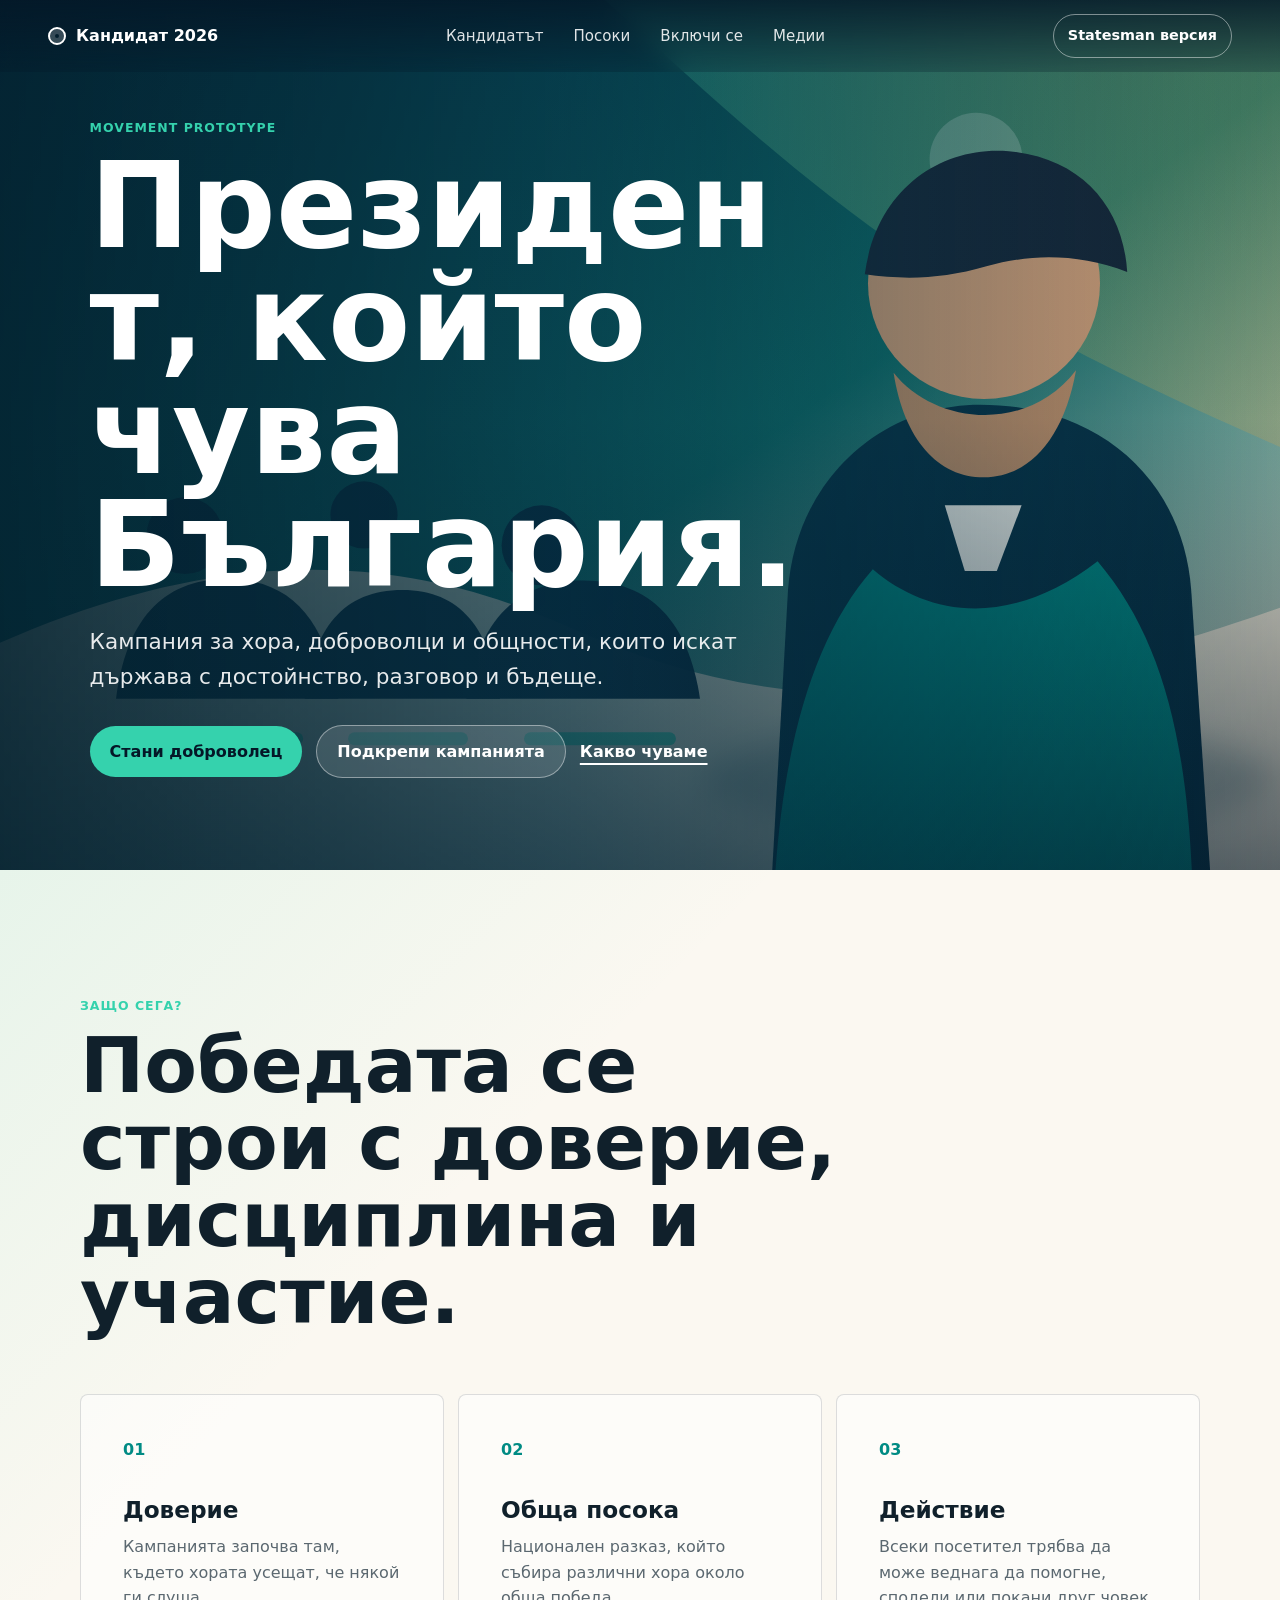
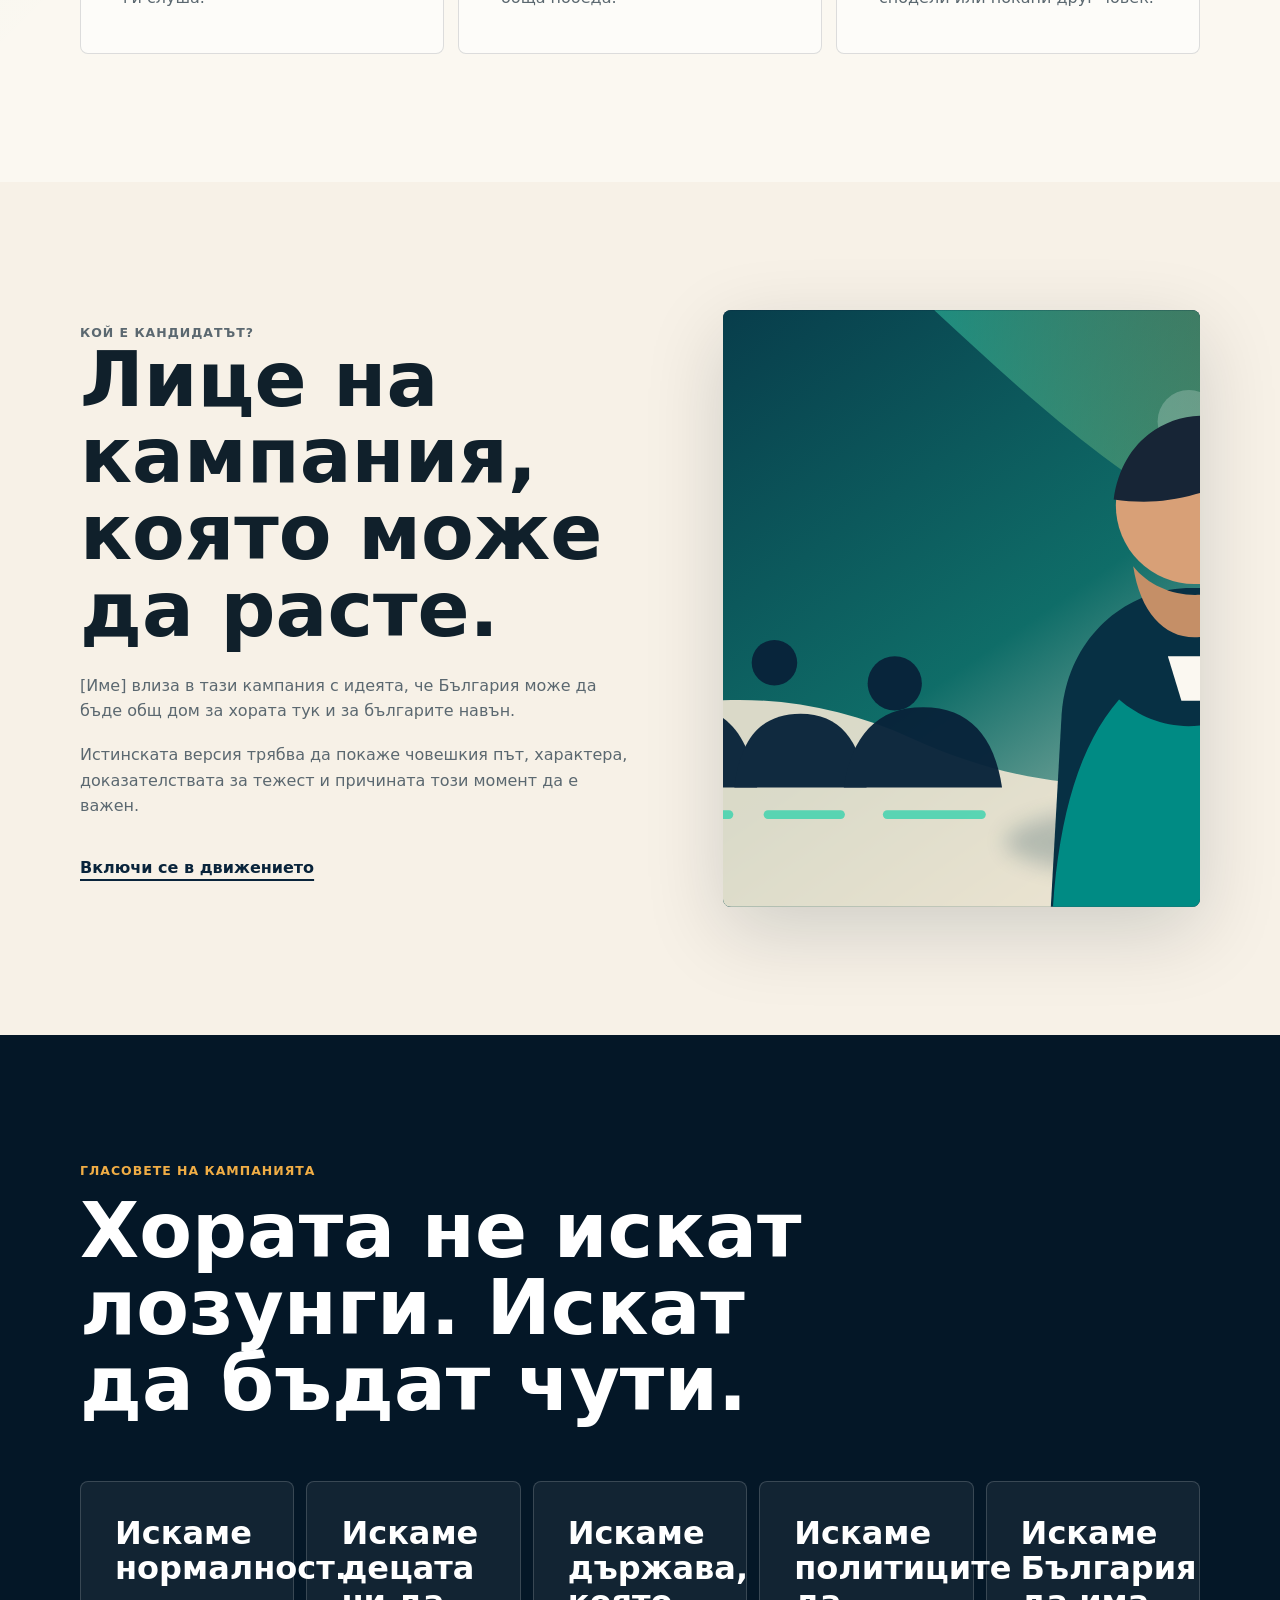
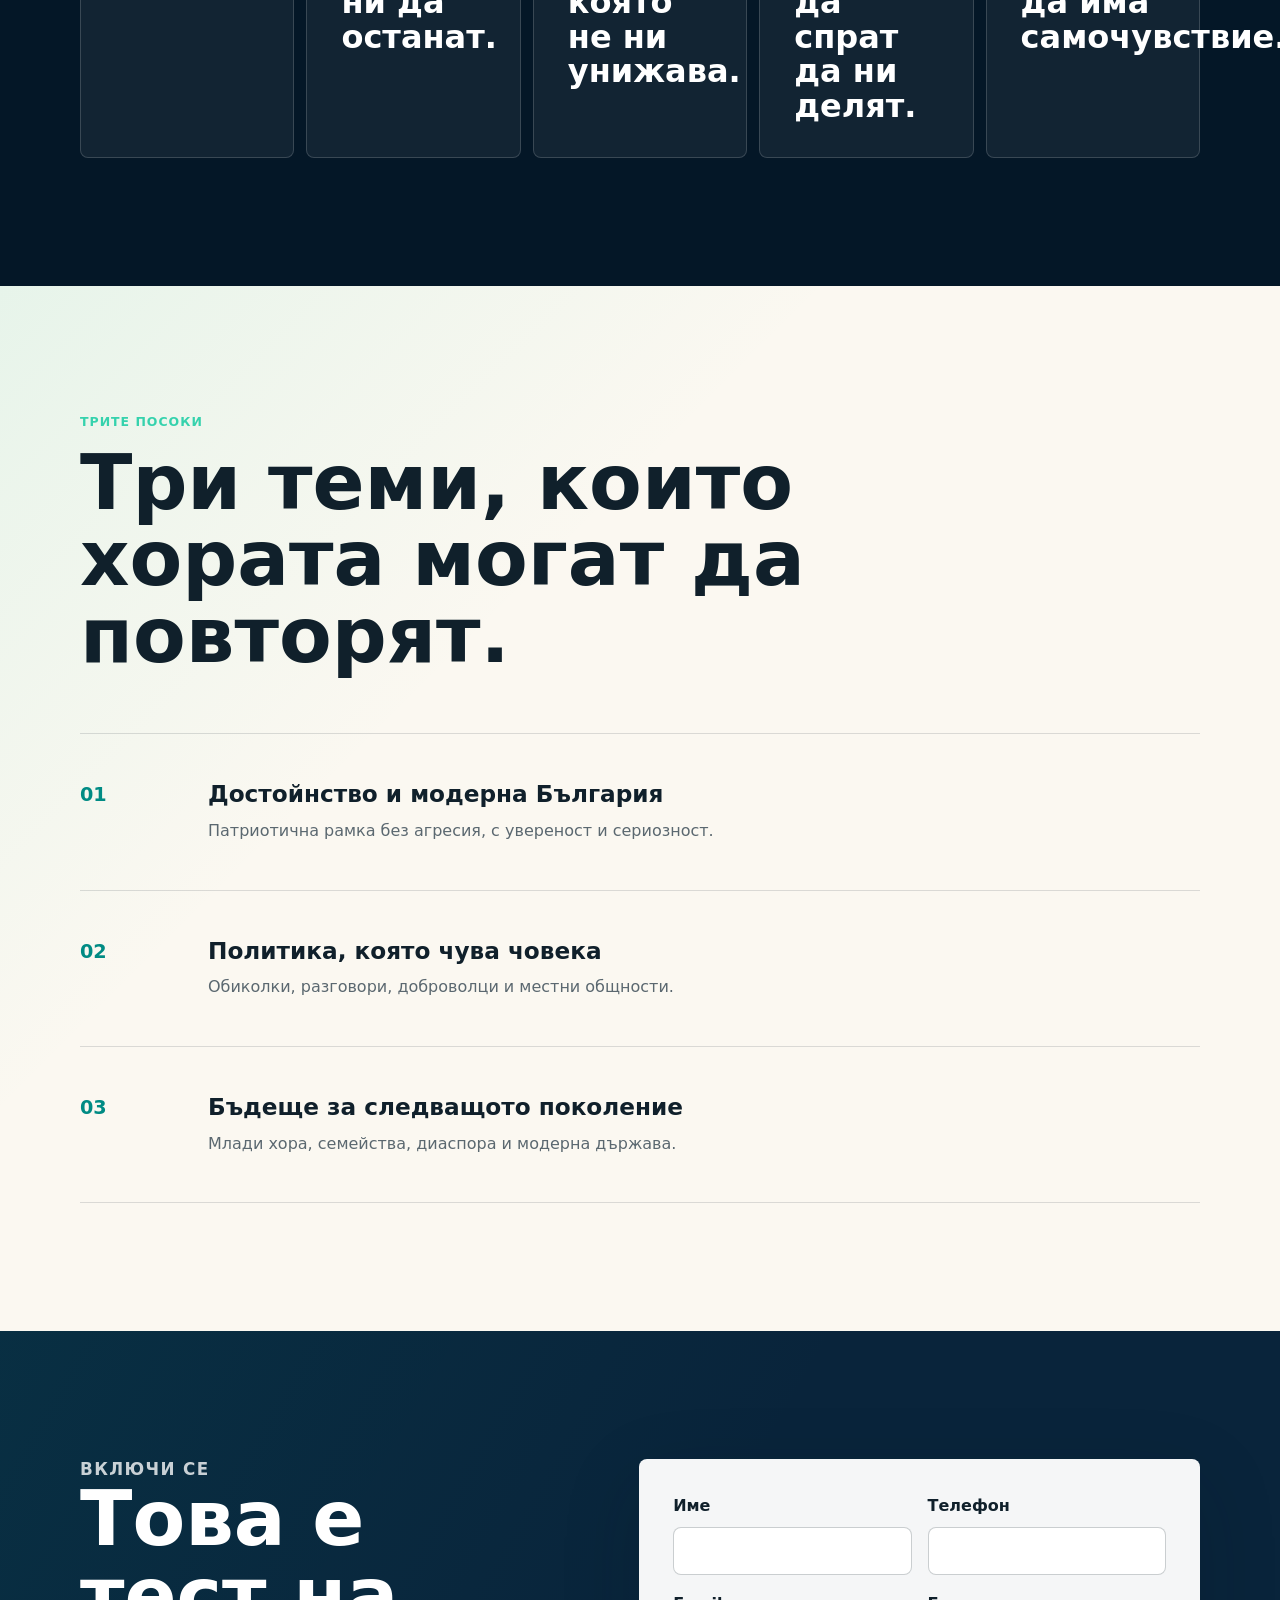
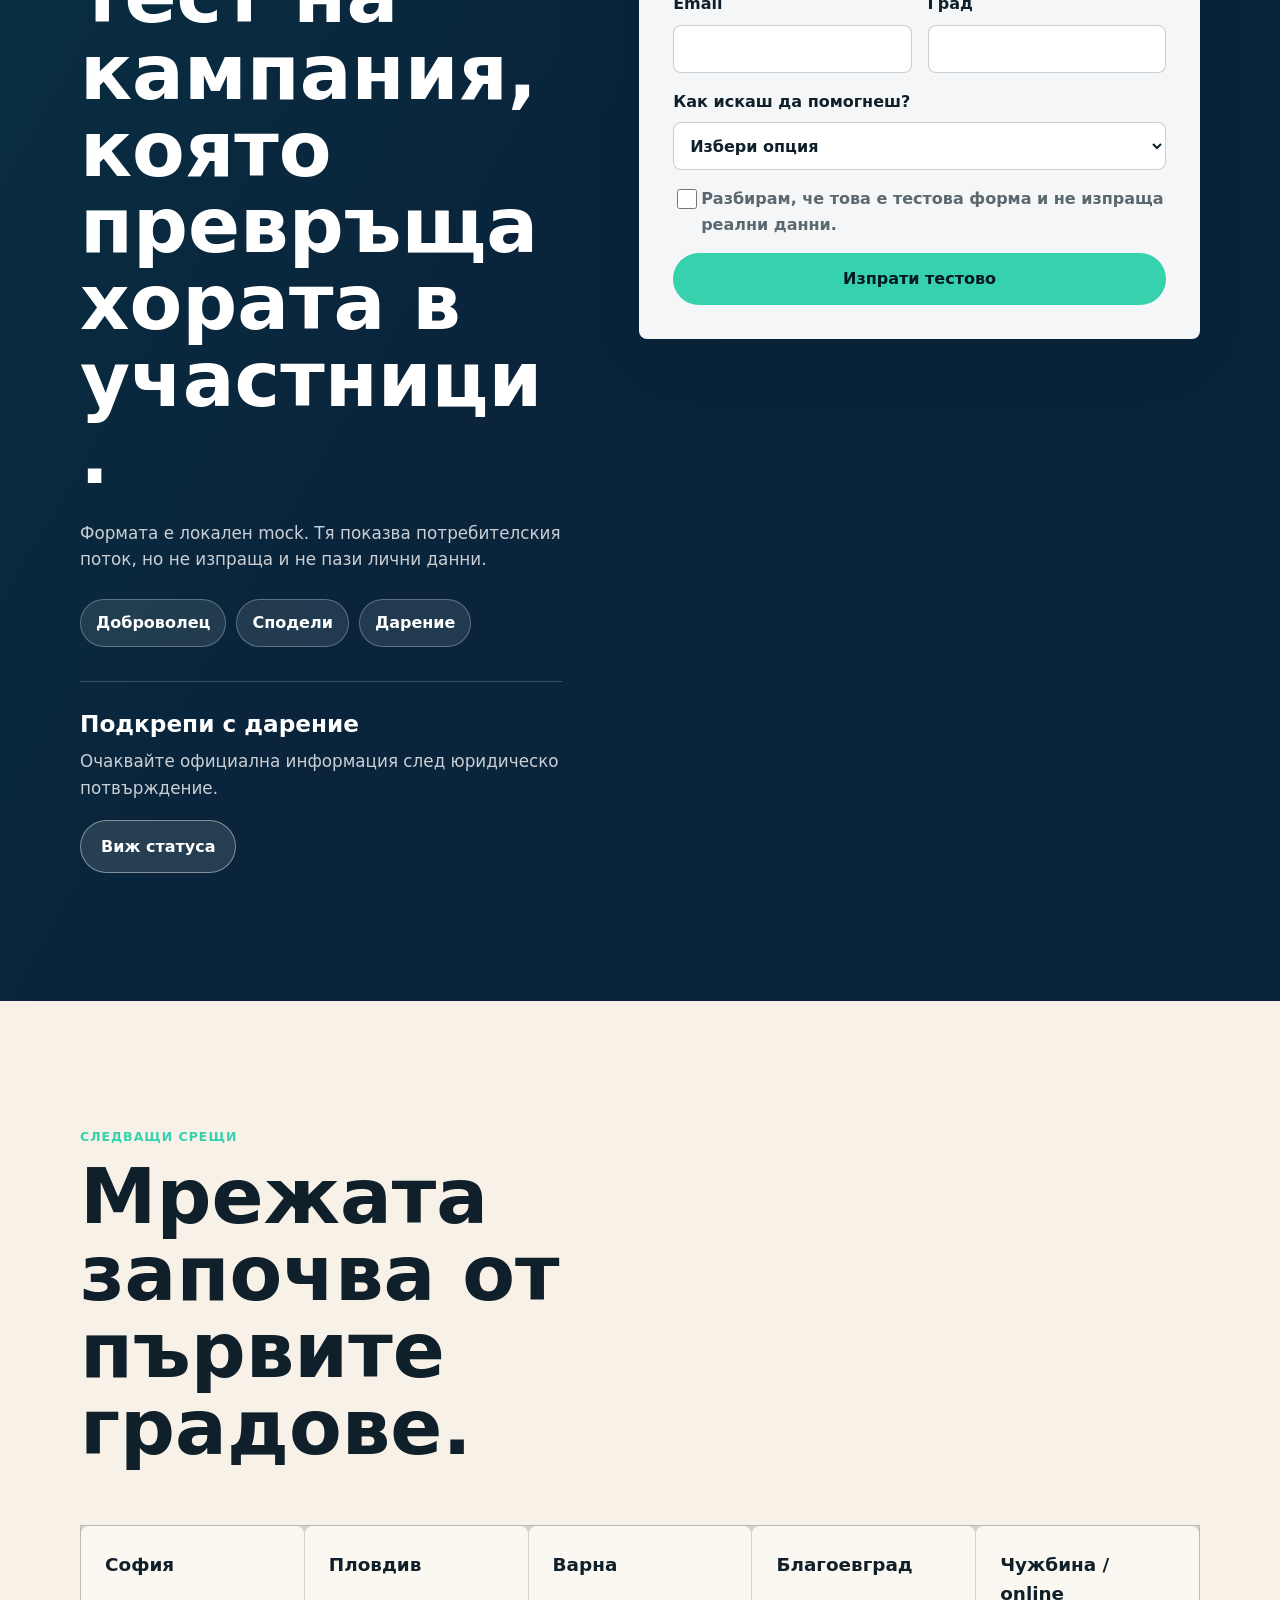
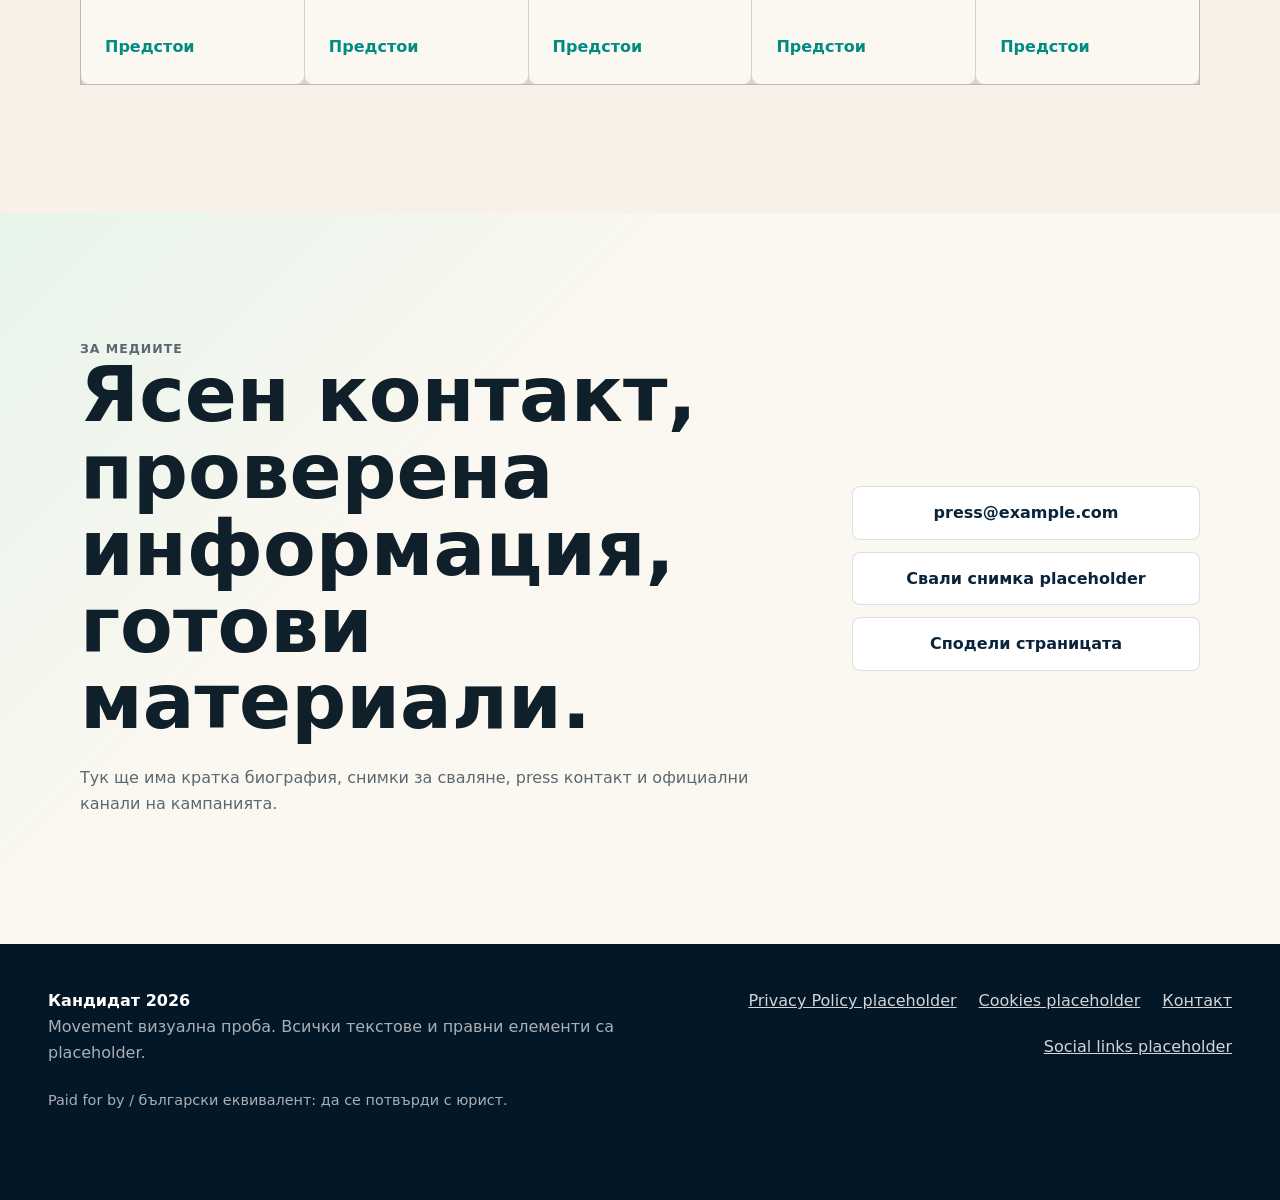
==== movement.html @ c1900fa2 "initial version" ====
<!doctype html>
<html lang="bg">
  <head>
    <meta charset="utf-8">
    <meta name="viewport" content="width=device-width, initial-scale=1">
    <title>Movement версия | Кандидат за президент</title>
    <meta
      name="description"
      content="Movement визуална версия на пробна landing page за президентска кампания."
    >
    <meta name="robots" content="noindex, nofollow">
    <link rel="canonical" href="https://example.com/movement">
    <meta property="og:title" content="Президент, който чува България">
    <meta
      property="og:description"
      content="Модерна гражданска кампания с ясни действия: включи се, подкрепи, сподели."
    >
    <meta property="og:type" content="website">
    <meta property="og:url" content="https://example.com/movement">
    <meta property="og:image" content="assets/og-preview.svg">
    <meta name="twitter:card" content="summary_large_image">
    <meta name="theme-color" content="#063144">
    <link rel="icon" href="assets/favicon.svg" type="image/svg+xml">
    <script>document.documentElement.classList.add("js");</script>
    <link rel="stylesheet" href="styles.css">
  </head>
  <body class="theme-movement">
    <a class="skip-link" href="#main">Към съдържанието</a>

    <header class="site-header" aria-label="Основна навигация">
      <a class="brand" href="#top" aria-label="Начало">
        <span class="brand-mark" aria-hidden="true"></span>
        <span>Кандидат 2026</span>
      </a>
      <nav class="top-nav" aria-label="Раздели">
        <a href="#candidate">Кандидатът</a>
        <a href="#directions">Посоки</a>
        <a href="#join">Включи се</a>
        <a href="#media">Медии</a>
      </nav>
      <a class="header-cta" href="index.html">Statesman версия</a>
    </header>

    <main id="main">
      <section id="top" class="hero hero-movement" aria-labelledby="hero-title">
        <picture class="hero-media">
          <img src="assets/candidate-movement.svg" alt="Кандидат сред хора в динамична обществена среда">
        </picture>
        <div class="hero-overlay"></div>
        <div class="hero-copy reveal">
          <p class="eyebrow">Movement prototype</p>
          <h1 id="hero-title">Президент, който чува България.</h1>
          <p class="hero-text">
            Кампания за хора, доброволци и общности, които искат държава
            с достойнство, разговор и бъдеще.
          </p>
          <div class="action-row" aria-label="Основни действия">
            <a class="button button-primary" href="#join">Стани доброволец</a>
            <button class="button button-secondary" type="button" data-donate-trigger>
              Подкрепи кампанията
            </button>
            <a class="text-link" href="#listening">Какво чуваме</a>
          </div>
        </div>
      </section>

      <section id="why" class="section section-light" aria-labelledby="why-title">
        <div class="section-inner">
          <div class="section-heading reveal">
            <p class="eyebrow">Защо сега?</p>
            <h2 id="why-title">Победата се строи с доверие, дисциплина и участие.</h2>
          </div>
          <div class="principles" role="list">
            <article class="principle reveal" role="listitem">
              <span class="principle-icon" aria-hidden="true">01</span>
              <h3>Доверие</h3>
              <p>Кампанията започва там, където хората усещат, че някой ги слуша.</p>
            </article>
            <article class="principle reveal" role="listitem">
              <span class="principle-icon" aria-hidden="true">02</span>
              <h3>Обща посока</h3>
              <p>Национален разказ, който събира различни хора около обща победа.</p>
            </article>
            <article class="principle reveal" role="listitem">
              <span class="principle-icon" aria-hidden="true">03</span>
              <h3>Действие</h3>
              <p>Всеки посетител трябва да може веднага да помогне, сподели или покани друг човек.</p>
            </article>
          </div>
        </div>
      </section>

      <section id="candidate" class="section split-section" aria-labelledby="candidate-title">
        <div class="section-inner split-grid reverse">
          <div class="portrait-panel reveal">
            <img src="assets/candidate-movement.svg" alt="Movement portrait placeholder на кандидата">
          </div>
          <div class="narrative reveal">
            <p class="eyebrow">Кой е кандидатът?</p>
            <h2 id="candidate-title">Лице на кампания, която може да расте.</h2>
            <p>
              [Име] влиза в тази кампания с идеята, че България може да бъде
              общ дом за хората тук и за българите навън.
            </p>
            <p>
              Истинската версия трябва да покаже човешкия път, характера,
              доказателствата за тежест и причината този момент да е важен.
            </p>
            <a class="inline-action" href="#join">Включи се в движението</a>
          </div>
        </div>
      </section>

      <section id="listening" class="section section-dark listening" aria-labelledby="listening-title">
        <div class="section-inner">
          <div class="section-heading reveal">
            <p class="eyebrow">Гласовете на кампанията</p>
            <h2 id="listening-title">Хората не искат лозунги. Искат да бъдат чути.</h2>
          </div>
          <div class="quote-grid quote-grid-movement">
            <blockquote class="reveal">Искаме нормалност.</blockquote>
            <blockquote class="reveal">Искаме децата ни да останат.</blockquote>
            <blockquote class="reveal">Искаме държава, която не ни унижава.</blockquote>
            <blockquote class="reveal">Искаме политиците да спрат да ни делят.</blockquote>
            <blockquote class="reveal">Искаме България да има самочувствие.</blockquote>
          </div>
        </div>
      </section>

      <section id="directions" class="section section-light" aria-labelledby="directions-title">
        <div class="section-inner">
          <div class="section-heading reveal">
            <p class="eyebrow">Трите посоки</p>
            <h2 id="directions-title">Три теми, които хората могат да повторят.</h2>
          </div>
          <div class="direction-list">
            <article class="direction reveal">
              <span aria-hidden="true">01</span>
              <div>
                <h3>Достойнство и модерна България</h3>
                <p>Патриотична рамка без агресия, с увереност и сериозност.</p>
              </div>
            </article>
            <article class="direction reveal">
              <span aria-hidden="true">02</span>
              <div>
                <h3>Политика, която чува човека</h3>
                <p>Обиколки, разговори, доброволци и местни общности.</p>
              </div>
            </article>
            <article class="direction reveal">
              <span aria-hidden="true">03</span>
              <div>
                <h3>Бъдеще за следващото поколение</h3>
                <p>Млади хора, семейства, диаспора и модерна държава.</p>
              </div>
            </article>
          </div>
        </div>
      </section>

      <section id="join" class="section join-section" aria-labelledby="join-title">
        <div class="section-inner join-grid">
          <div class="join-copy reveal">
            <p class="eyebrow">Включи се</p>
            <h2 id="join-title">Това е тест на кампания, която превръща хората в участници.</h2>
            <p>
              Формата е локален mock. Тя показва потребителския поток, но не
              изпраща и не пази лични данни.
            </p>
            <div class="support-strip" aria-label="Бързи действия">
              <a href="#join">Доброволец</a>
              <button type="button" data-share-trigger>Сподели</button>
              <button type="button" data-donate-trigger>Дарение</button>
            </div>
            <div class="donation-note" id="support">
              <h3>Подкрепи с дарение</h3>
              <p>Очаквайте официална информация след юридическо потвърждение.</p>
              <button class="button button-secondary" type="button" data-donate-trigger>
                Виж статуса
              </button>
            </div>
          </div>

          <form class="volunteer-form reveal" novalidate data-volunteer-form>
            <div class="form-alert" role="status" aria-live="polite" data-form-alert></div>
            <label>
              <span>Име</span>
              <input name="name" autocomplete="name" required>
            </label>
            <label>
              <span>Телефон</span>
              <input name="phone" type="tel" autocomplete="tel" required>
            </label>
            <label>
              <span>Email</span>
              <input name="email" type="email" autocomplete="email" required>
            </label>
            <label>
              <span>Град</span>
              <input name="city" autocomplete="address-level2" required>
            </label>
            <label class="full-field">
              <span>Как искаш да помогнеш?</span>
              <select name="helpType" required>
                <option value="">Избери опция</option>
                <option>Терен</option>
                <option>Социални мрежи</option>
                <option>Събития</option>
                <option>Дарители</option>
                <option>Диаспора</option>
                <option>Професионална експертиза</option>
                <option>Не знам още, но искам да помогна</option>
              </select>
            </label>
            <label class="checkbox-field full-field">
              <input type="checkbox" name="consent" required>
              <span>Разбирам, че това е тестова форма и не изпраща реални данни.</span>
            </label>
            <button class="button button-primary full-field" type="submit">
              Изпрати тестово
            </button>
          </form>
        </div>
      </section>

      <section class="section events-section" aria-labelledby="events-title">
        <div class="section-inner">
          <div class="section-heading reveal">
            <p class="eyebrow">Следващи срещи</p>
            <h2 id="events-title">Мрежата започва от първите градове.</h2>
          </div>
          <div class="events-list">
            <article class="event reveal"><span>София</span><strong>Предстои</strong></article>
            <article class="event reveal"><span>Пловдив</span><strong>Предстои</strong></article>
            <article class="event reveal"><span>Варна</span><strong>Предстои</strong></article>
            <article class="event reveal"><span>Благоевград</span><strong>Предстои</strong></article>
            <article class="event reveal"><span>Чужбина / online</span><strong>Предстои</strong></article>
          </div>
        </div>
      </section>

      <section id="media" class="section media-section" aria-labelledby="media-title">
        <div class="section-inner media-grid">
          <div class="reveal">
            <p class="eyebrow">За медиите</p>
            <h2 id="media-title">Ясен контакт, проверена информация, готови материали.</h2>
            <p>
              Тук ще има кратка биография, снимки за сваляне, press контакт
              и официални канали на кампанията.
            </p>
          </div>
          <div class="media-actions reveal" aria-label="Медийни ресурси">
            <a href="mailto:press@example.com">press@example.com</a>
            <a href="assets/candidate-movement.svg" download>Свали снимка placeholder</a>
            <button type="button" data-share-trigger>Сподели страницата</button>
          </div>
        </div>
      </section>
    </main>

    <aside class="sticky-cta" aria-label="Бързи действия">
      <a href="#join">Включи се</a>
      <button type="button" data-donate-trigger>Подкрепи</button>
    </aside>

    <footer class="site-footer" id="legal">
      <div>
        <strong>Кандидат 2026</strong>
        <p>Movement визуална проба. Всички текстове и правни елементи са placeholder.</p>
      </div>
      <nav aria-label="Footer">
        <a href="#legal">Privacy Policy placeholder</a>
        <a href="#legal">Cookies placeholder</a>
        <a href="mailto:contact@example.com">Контакт</a>
        <a href="#legal">Social links placeholder</a>
      </nav>
      <p class="legal-copy">Paid for by / български еквивалент: да се потвърди с юрист.</p>
    </footer>

    <dialog class="donation-dialog" data-donation-dialog aria-labelledby="donation-title">
      <form method="dialog">
        <button class="dialog-close" value="close" aria-label="Затвори">×</button>
        <p class="eyebrow">Дарения</p>
        <h2 id="donation-title">Даренията не са активни в прототипа.</h2>
        <p>
          Официална дарителска сметка или платежна интеграция ще се добави само
          след юридическо потвърждение.
        </p>
        <button class="button button-primary" value="close">Разбрах</button>
      </form>
    </dialog>

    <script src="script.js"></script>
  </body>
</html>
---- styles.css ----
:root {
  color-scheme: light;
  --navy: #09243b;
  --navy-deep: #041727;
  --ink: #10202b;
  --muted: #5b6870;
  --paper: #f7f1e7;
  --paper-soft: #fbf8f1;
  --line: rgba(16, 32, 43, 0.14);
  --white: #ffffff;
  --teal: #047f7a;
  --teal-bright: #00a996;
  --warm: #d99a3d;
  --danger: #9f2d22;
  --success: #0a6b52;
  --shadow: 0 24px 80px rgba(5, 22, 33, 0.16);
  --radius: 8px;
  --container: 1120px;
  --header-height: 72px;
  font-family:
    Inter, ui-sans-serif, system-ui, -apple-system, BlinkMacSystemFont, "Segoe UI",
    sans-serif;
  font-size: 16px;
}

* {
  box-sizing: border-box;
}

html {
  scroll-behavior: smooth;
}

body {
  margin: 0;
  background: var(--paper-soft);
  color: var(--ink);
  line-height: 1.6;
  text-rendering: optimizeLegibility;
}

img {
  display: block;
  max-width: 100%;
}

button,
input,
select {
  font: inherit;
}

button {
  cursor: pointer;
}

a {
  color: inherit;
}

:focus-visible {
  outline: 3px solid var(--warm);
  outline-offset: 4px;
}

.skip-link {
  position: fixed;
  top: 12px;
  left: 12px;
  z-index: 100;
  transform: translateY(-160%);
  background: var(--paper-soft);
  color: var(--navy);
  padding: 10px 14px;
  border-radius: var(--radius);
}

.skip-link:focus {
  transform: translateY(0);
}

.site-header {
  position: fixed;
  top: 0;
  right: 0;
  left: 0;
  z-index: 20;
  min-height: var(--header-height);
  display: flex;
  align-items: center;
  justify-content: space-between;
  gap: 22px;
  padding: 14px clamp(18px, 4vw, 48px);
  color: var(--white);
  background: linear-gradient(180deg, rgba(4, 23, 39, 0.82), rgba(4, 23, 39, 0.25));
  backdrop-filter: blur(12px);
}

.brand,
.top-nav,
.header-cta {
  position: relative;
  z-index: 1;
}

.brand {
  display: inline-flex;
  align-items: center;
  gap: 10px;
  font-weight: 800;
  text-decoration: none;
  letter-spacing: 0;
}

.brand-mark {
  width: 18px;
  height: 18px;
  border: 2px solid currentColor;
  border-radius: 999px;
  box-shadow: inset 0 0 0 5px rgba(255, 255, 255, 0.2);
}

.top-nav {
  display: flex;
  align-items: center;
  gap: clamp(14px, 3vw, 30px);
  font-size: 0.94rem;
}

.top-nav a,
.header-cta {
  text-decoration: none;
}

.top-nav a {
  opacity: 0.88;
}

.top-nav a:hover {
  opacity: 1;
}

.header-cta {
  border: 1px solid rgba(255, 255, 255, 0.46);
  border-radius: 999px;
  padding: 9px 14px;
  font-size: 0.9rem;
  font-weight: 700;
}

.hero {
  position: relative;
  min-height: 92svh;
  display: grid;
  align-items: end;
  overflow: clip;
  color: var(--white);
  background: var(--navy-deep);
}

.hero-media,
.hero-media img,
.hero-overlay {
  position: absolute;
  inset: 0;
}

.hero-media img {
  width: 100%;
  height: 100%;
  object-fit: cover;
}

.hero-overlay {
  background:
    linear-gradient(90deg, rgba(4, 23, 39, 0.9) 0%, rgba(4, 23, 39, 0.64) 38%, rgba(4, 23, 39, 0.08) 100%),
    linear-gradient(0deg, rgba(4, 23, 39, 0.7) 0%, rgba(4, 23, 39, 0.04) 48%);
}

.theme-movement .hero-overlay {
  background:
    linear-gradient(90deg, rgba(3, 34, 48, 0.88) 0%, rgba(3, 49, 68, 0.58) 44%, rgba(3, 49, 68, 0.04) 100%),
    linear-gradient(0deg, rgba(4, 23, 39, 0.64) 0%, rgba(4, 23, 39, 0.02) 52%);
}

.hero-copy {
  position: relative;
  z-index: 1;
  width: min(720px, calc(100% - 36px));
  margin: 0 0 clamp(44px, 8vw, 92px) clamp(18px, 7vw, 96px);
  padding-top: calc(var(--header-height) + 48px);
}

.eyebrow {
  margin: 0 0 14px;
  color: var(--teal-bright);
  font-size: 0.78rem;
  font-weight: 850;
  letter-spacing: 0.08em;
  line-height: 1.3;
  text-transform: uppercase;
}

h1,
h2,
h3,
p {
  overflow-wrap: anywhere;
}

h1 {
  max-width: 12ch;
  margin: 0;
  font-family: Georgia, "Times New Roman", serif;
  font-size: clamp(3.2rem, 10vw, 7.5rem);
  line-height: 0.94;
  letter-spacing: 0;
}

.theme-movement h1 {
  max-width: 10ch;
  font-family:
    Inter, ui-sans-serif, system-ui, -apple-system, BlinkMacSystemFont, "Segoe UI",
    sans-serif;
  font-weight: 900;
}

.hero-text {
  max-width: 650px;
  margin: 24px 0 0;
  color: rgba(255, 255, 255, 0.9);
  font-size: clamp(1.05rem, 2.2vw, 1.35rem);
}

.action-row {
  display: flex;
  flex-wrap: wrap;
  align-items: center;
  gap: 14px;
  margin-top: 30px;
}

.button,
.text-link,
.inline-action,
.media-actions a,
.media-actions button,
.support-strip a,
.support-strip button {
  min-height: 46px;
  display: inline-flex;
  align-items: center;
  justify-content: center;
  border-radius: 999px;
  font-weight: 850;
  text-decoration: none;
}

.button {
  border: 0;
  padding: 13px 20px;
}

.button-primary {
  background: var(--teal-bright);
  color: var(--navy-deep);
}

.button-secondary {
  background: rgba(255, 255, 255, 0.12);
  color: var(--white);
  border: 1px solid rgba(255, 255, 255, 0.42);
}

.text-link,
.inline-action {
  color: currentColor;
  text-decoration: underline;
  text-decoration-thickness: 2px;
  text-underline-offset: 6px;
}

.section {
  padding: clamp(70px, 10vw, 132px) 0;
}

.section-inner {
  width: min(var(--container), calc(100% - 36px));
  margin: 0 auto;
}

.section-light {
  background: var(--paper-soft);
}

.section-dark {
  background: var(--navy-deep);
  color: var(--white);
}

.section-heading {
  max-width: 760px;
  margin-bottom: clamp(34px, 5vw, 58px);
}

h2 {
  margin: 0;
  max-width: 16ch;
  font-family: Georgia, "Times New Roman", serif;
  font-size: clamp(2.25rem, 6vw, 4.8rem);
  line-height: 1;
  letter-spacing: 0;
}

.theme-movement h2 {
  font-family:
    Inter, ui-sans-serif, system-ui, -apple-system, BlinkMacSystemFont, "Segoe UI",
    sans-serif;
  font-weight: 900;
}

h3 {
  margin: 0 0 10px;
  font-size: clamp(1.15rem, 2vw, 1.45rem);
  line-height: 1.2;
}

.principles {
  display: grid;
  grid-template-columns: repeat(3, 1fr);
  gap: 0;
  border-top: 1px solid var(--line);
  border-bottom: 1px solid var(--line);
}

.principle {
  min-height: 250px;
  padding: clamp(24px, 4vw, 42px);
  border-right: 1px solid var(--line);
}

.principle:last-child {
  border-right: 0;
}

.principle-icon,
.direction > span {
  display: block;
  margin-bottom: 34px;
  color: var(--teal);
  font-weight: 900;
}

.principle p,
.direction p,
.narrative p,
.join-copy p,
.media-grid p,
.site-footer p {
  margin: 0;
  color: var(--muted);
}

.split-section {
  background: var(--paper);
}

.split-grid {
  display: grid;
  grid-template-columns: minmax(0, 0.92fr) minmax(0, 1.08fr);
  gap: clamp(30px, 7vw, 82px);
  align-items: center;
}

.split-grid.reverse {
  grid-template-columns: minmax(0, 1.08fr) minmax(0, 0.92fr);
}

.split-grid.reverse .portrait-panel {
  order: 2;
}

.portrait-panel {
  overflow: hidden;
  border-radius: var(--radius);
  box-shadow: var(--shadow);
  background: var(--navy);
}

.portrait-panel img {
  width: 100%;
  aspect-ratio: 4 / 5;
  object-fit: cover;
}

.narrative {
  max-width: 620px;
}

.narrative h2 {
  margin-bottom: 24px;
}

.narrative p + p {
  margin-top: 18px;
}

.inline-action {
  margin-top: 26px;
  color: var(--navy);
}

.listening .section-heading .eyebrow {
  color: var(--warm);
}

.quote-grid {
  display: grid;
  grid-template-columns: repeat(5, minmax(0, 1fr));
  border-top: 1px solid rgba(255, 255, 255, 0.22);
}

.quote-grid blockquote {
  min-height: 230px;
  margin: 0;
  padding: clamp(24px, 3vw, 34px);
  border-right: 1px solid rgba(255, 255, 255, 0.18);
  font-family: Georgia, "Times New Roman", serif;
  font-size: clamp(1.45rem, 2.5vw, 2.2rem);
  line-height: 1.08;
}

.theme-movement .quote-grid blockquote {
  font-family:
    Inter, ui-sans-serif, system-ui, -apple-system, BlinkMacSystemFont, "Segoe UI",
    sans-serif;
  font-weight: 900;
}

.quote-grid blockquote:last-child {
  border-right: 0;
}

.direction-list {
  display: grid;
  gap: 0;
  border-top: 1px solid var(--line);
}

.direction {
  display: grid;
  grid-template-columns: 90px minmax(0, 1fr);
  gap: clamp(16px, 4vw, 38px);
  align-items: start;
  padding: clamp(26px, 4vw, 46px) 0;
  border-bottom: 1px solid var(--line);
}

.direction > span {
  margin: 0;
  font-size: 1.2rem;
}

.join-section {
  background:
    linear-gradient(120deg, rgba(4, 127, 122, 0.12), transparent 42%),
    var(--navy);
  color: var(--white);
}

.join-grid {
  display: grid;
  grid-template-columns: minmax(0, 0.86fr) minmax(320px, 1fr);
  gap: clamp(34px, 6vw, 78px);
  align-items: start;
}

.join-copy h2 {
  margin-bottom: 24px;
}

.join-copy p {
  color: rgba(255, 255, 255, 0.78);
  font-size: 1.05rem;
}

.donation-note {
  margin-top: 34px;
  padding-top: 28px;
  border-top: 1px solid rgba(255, 255, 255, 0.2);
}

.donation-note p {
  margin-bottom: 18px;
}

.volunteer-form {
  display: grid;
  grid-template-columns: repeat(2, minmax(0, 1fr));
  gap: 16px;
  padding: clamp(20px, 4vw, 34px);
  border-radius: var(--radius);
  background: rgba(255, 255, 255, 0.96);
  color: var(--ink);
  box-shadow: var(--shadow);
}

.volunteer-form label {
  display: grid;
  gap: 8px;
  font-weight: 800;
}

.volunteer-form input,
.volunteer-form select {
  width: 100%;
  min-height: 48px;
  border: 1px solid rgba(16, 32, 43, 0.22);
  border-radius: var(--radius);
  padding: 10px 12px;
  background: var(--white);
  color: var(--ink);
}

.volunteer-form input:user-invalid,
.volunteer-form select:user-invalid {
  border-color: var(--danger);
}

.full-field,
.form-alert {
  grid-column: 1 / -1;
}

.checkbox-field {
  grid-template-columns: 20px minmax(0, 1fr);
  align-items: start;
  gap: 10px;
  color: var(--muted);
  font-weight: 650;
}

.checkbox-field input {
  min-height: 20px;
  margin-top: 3px;
}

.form-alert {
  display: none;
  border-radius: var(--radius);
  padding: 12px 14px;
  font-weight: 800;
}

.form-alert.is-error {
  display: block;
  background: rgba(159, 45, 34, 0.12);
  color: var(--danger);
}

.form-alert.is-success {
  display: block;
  background: rgba(10, 107, 82, 0.12);
  color: var(--success);
}

.support-strip {
  display: flex;
  flex-wrap: wrap;
  gap: 10px;
  margin-top: 26px;
}

.support-strip a,
.support-strip button {
  border: 1px solid rgba(255, 255, 255, 0.28);
  background: rgba(255, 255, 255, 0.1);
  color: var(--white);
  padding: 10px 15px;
}

.events-section {
  background: var(--paper);
}

.events-list {
  display: grid;
  grid-template-columns: repeat(5, minmax(0, 1fr));
  gap: 1px;
  background: var(--line);
  border: 1px solid var(--line);
}

.event {
  min-height: 150px;
  display: flex;
  flex-direction: column;
  justify-content: space-between;
  gap: 26px;
  padding: 24px;
  background: var(--paper-soft);
}

.event span {
  font-weight: 900;
  font-size: 1.15rem;
}

.event strong {
  color: var(--teal);
}

.media-section {
  background: var(--paper-soft);
}

.media-grid {
  display: grid;
  grid-template-columns: minmax(0, 1fr) minmax(280px, 0.5fr);
  gap: clamp(30px, 6vw, 76px);
  align-items: center;
}

.media-grid h2 {
  margin-bottom: 24px;
}

.media-actions {
  display: grid;
  gap: 12px;
}

.media-actions a,
.media-actions button {
  width: 100%;
  border: 1px solid var(--line);
  background: var(--white);
  color: var(--navy);
  padding: 13px 16px;
}

.site-footer {
  display: grid;
  grid-template-columns: minmax(0, 1.2fr) minmax(0, 1fr);
  gap: 24px;
  padding: 44px clamp(18px, 4vw, 48px) 88px;
  background: var(--navy-deep);
  color: var(--white);
}

.site-footer p {
  color: rgba(255, 255, 255, 0.66);
}

.site-footer nav {
  display: flex;
  flex-wrap: wrap;
  justify-content: flex-end;
  gap: 14px 22px;
}

.site-footer a {
  color: rgba(255, 255, 255, 0.82);
}

.legal-copy {
  grid-column: 1 / -1;
  margin: 0;
  font-size: 0.9rem;
}

.sticky-cta {
  position: fixed;
  right: 18px;
  bottom: 18px;
  z-index: 15;
  display: none;
  grid-template-columns: 1fr 1fr;
  gap: 8px;
  padding: 8px;
  border-radius: 999px;
  background: rgba(4, 23, 39, 0.82);
  color: var(--white);
  box-shadow: var(--shadow);
  backdrop-filter: blur(12px);
}

.sticky-cta a,
.sticky-cta button {
  min-height: 42px;
  border: 0;
  border-radius: 999px;
  padding: 9px 14px;
  background: transparent;
  color: inherit;
  font-weight: 850;
  text-decoration: none;
}

.sticky-cta a {
  background: var(--teal-bright);
  color: var(--navy-deep);
}

.donation-dialog {
  width: min(520px, calc(100% - 32px));
  border: 0;
  border-radius: var(--radius);
  padding: 0;
  color: var(--ink);
  box-shadow: var(--shadow);
}

.donation-dialog::backdrop {
  background: rgba(4, 23, 39, 0.64);
}

.donation-dialog form {
  position: relative;
  padding: 34px;
  background: var(--paper-soft);
}

.donation-dialog h2 {
  max-width: none;
  margin-bottom: 18px;
  font-size: clamp(2rem, 6vw, 3rem);
}

.donation-dialog p:not(.eyebrow) {
  color: var(--muted);
}

.dialog-close {
  position: absolute;
  top: 12px;
  right: 12px;
  width: 40px;
  height: 40px;
  border: 0;
  border-radius: 999px;
  background: rgba(16, 32, 43, 0.08);
  color: var(--ink);
  font-size: 1.5rem;
}

.theme-movement {
  --teal: #008b84;
  --teal-bright: #35d2ad;
  --warm: #f0ad45;
}

.theme-movement .section-light,
.theme-movement .media-section {
  background:
    linear-gradient(135deg, rgba(53, 210, 173, 0.1), transparent 36%),
    var(--paper-soft);
}

.theme-movement .principle,
.theme-movement .event,
.theme-movement .media-actions a,
.theme-movement .media-actions button {
  border-radius: var(--radius);
}

.theme-movement .principles {
  gap: 14px;
  border: 0;
}

.theme-movement .principle {
  border: 1px solid var(--line);
  background: rgba(255, 255, 255, 0.54);
}

.theme-movement .quote-grid {
  gap: 12px;
  border: 0;
}

.theme-movement .quote-grid blockquote {
  border: 1px solid rgba(255, 255, 255, 0.16);
  border-radius: var(--radius);
  background: rgba(255, 255, 255, 0.06);
}

.reveal {
  opacity: 1;
  transform: none;
}

.js .reveal {
  opacity: 0;
  transform: translateY(18px);
  transition:
    opacity 520ms ease,
    transform 520ms ease;
}

.js .reveal.is-visible {
  opacity: 1;
  transform: translateY(0);
}

@media (prefers-reduced-motion: reduce) {
  html {
    scroll-behavior: auto;
  }

  .js .reveal {
    opacity: 1;
    transform: none;
    transition: none;
  }
}

@media (max-width: 980px) {
  .site-header {
    min-height: 64px;
  }

  .top-nav {
    display: none;
  }

  .hero-copy {
    width: min(680px, calc(100% - 32px));
    margin-left: 16px;
  }

  .principles,
  .quote-grid,
  .events-list {
    grid-template-columns: 1fr;
  }

  .principle,
  .quote-grid blockquote {
    min-height: auto;
    border-right: 0;
    border-bottom: 1px solid var(--line);
  }

  .section-dark .quote-grid blockquote {
    border-bottom-color: rgba(255, 255, 255, 0.18);
  }

  .split-grid,
  .split-grid.reverse,
  .join-grid,
  .media-grid,
  .site-footer {
    grid-template-columns: 1fr;
  }

  .split-grid.reverse .portrait-panel {
    order: 0;
  }

  .site-footer nav {
    justify-content: flex-start;
  }

  .sticky-cta {
    display: grid;
  }
}

@media (max-width: 640px) {
  :root {
    --header-height: 62px;
  }

  .site-header {
    padding: 12px 14px;
  }

  .brand span:last-child {
    max-width: 120px;
    white-space: nowrap;
    overflow: hidden;
    text-overflow: ellipsis;
  }

  .header-cta {
    padding: 8px 10px;
    font-size: 0.78rem;
  }

  .hero {
    min-height: 86svh;
  }

  .hero-overlay,
  .theme-movement .hero-overlay {
    background:
      linear-gradient(0deg, rgba(4, 23, 39, 0.88) 0%, rgba(4, 23, 39, 0.5) 58%, rgba(4, 23, 39, 0.16) 100%),
      linear-gradient(90deg, rgba(4, 23, 39, 0.86), rgba(4, 23, 39, 0.14));
  }

  .hero-copy {
    margin-bottom: 88px;
  }

  h1 {
    max-width: 11ch;
  }

  h2 {
    max-width: 14ch;
  }

  .action-row,
  .button,
  .text-link {
    width: 100%;
  }

  .text-link {
    justify-content: flex-start;
  }

  .direction {
    grid-template-columns: 1fr;
  }

  .volunteer-form {
    grid-template-columns: 1fr;
  }

  .event {
    min-height: 118px;
  }
}
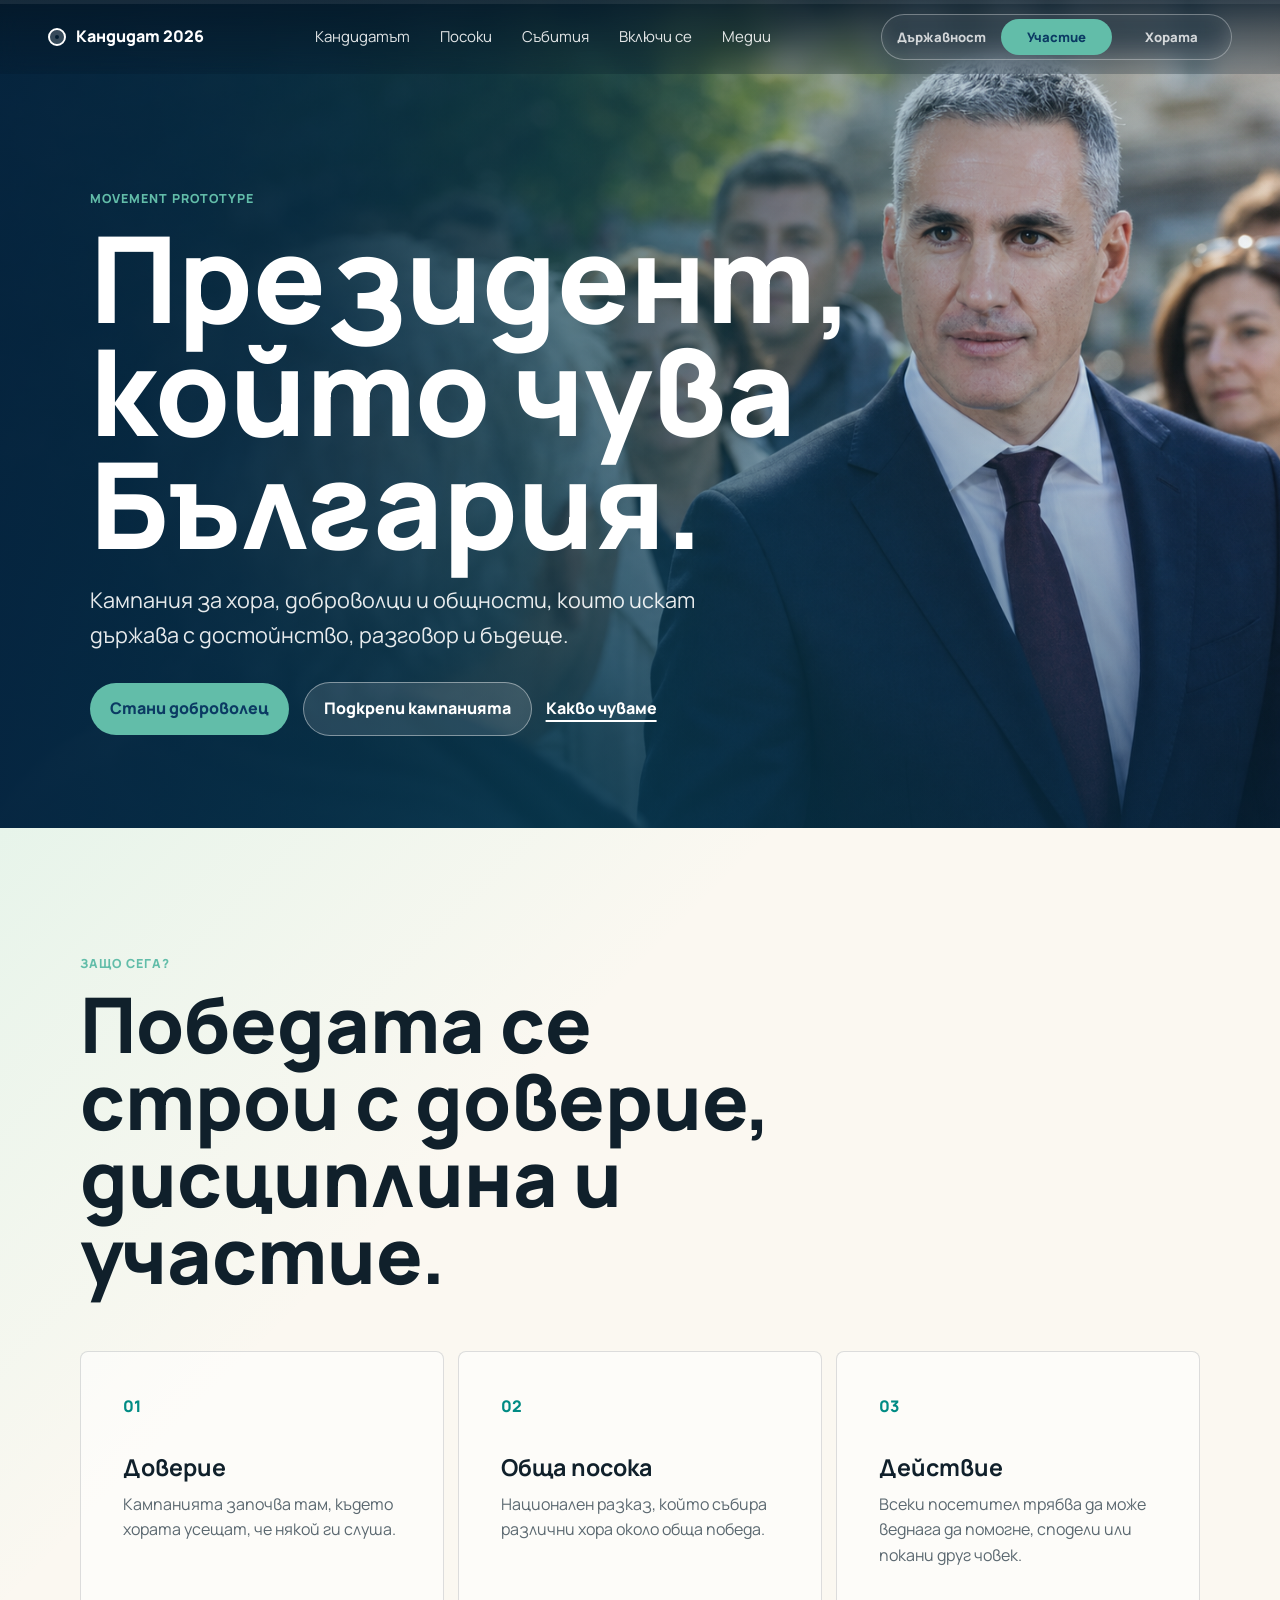
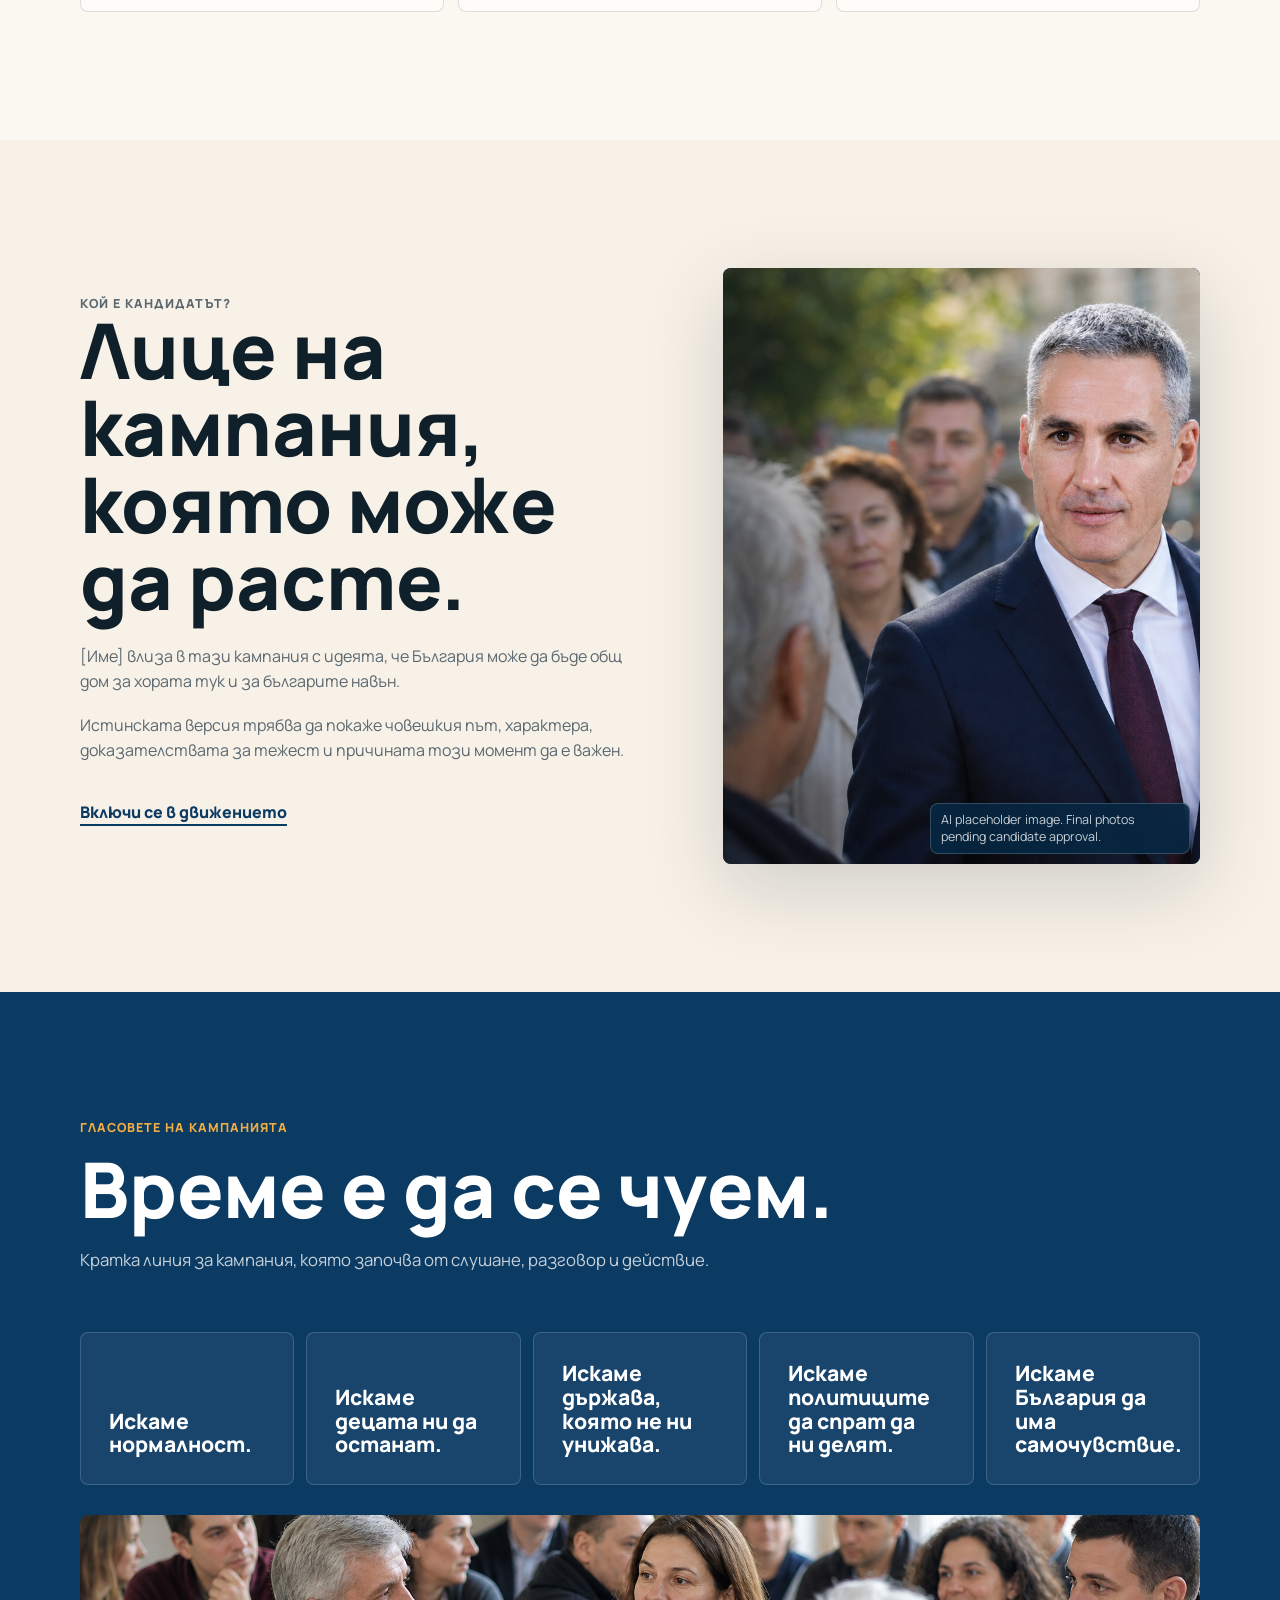
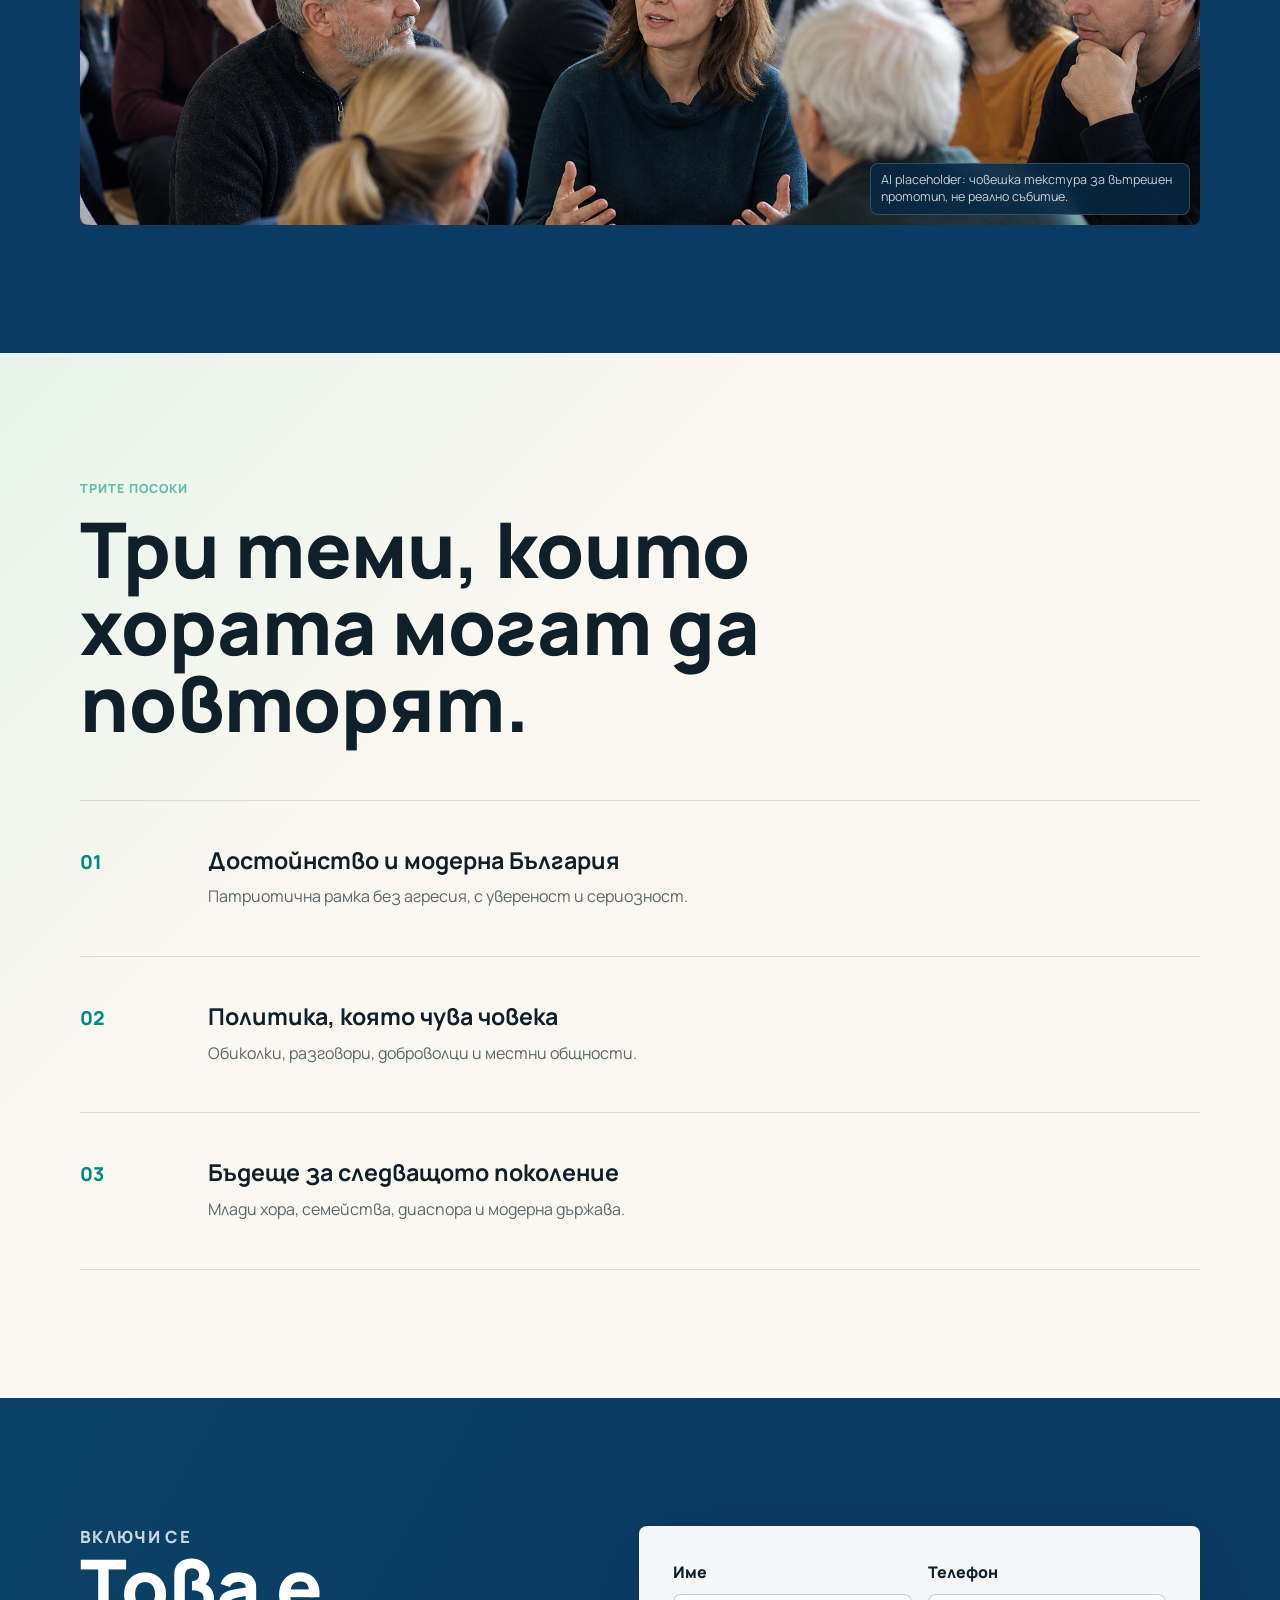
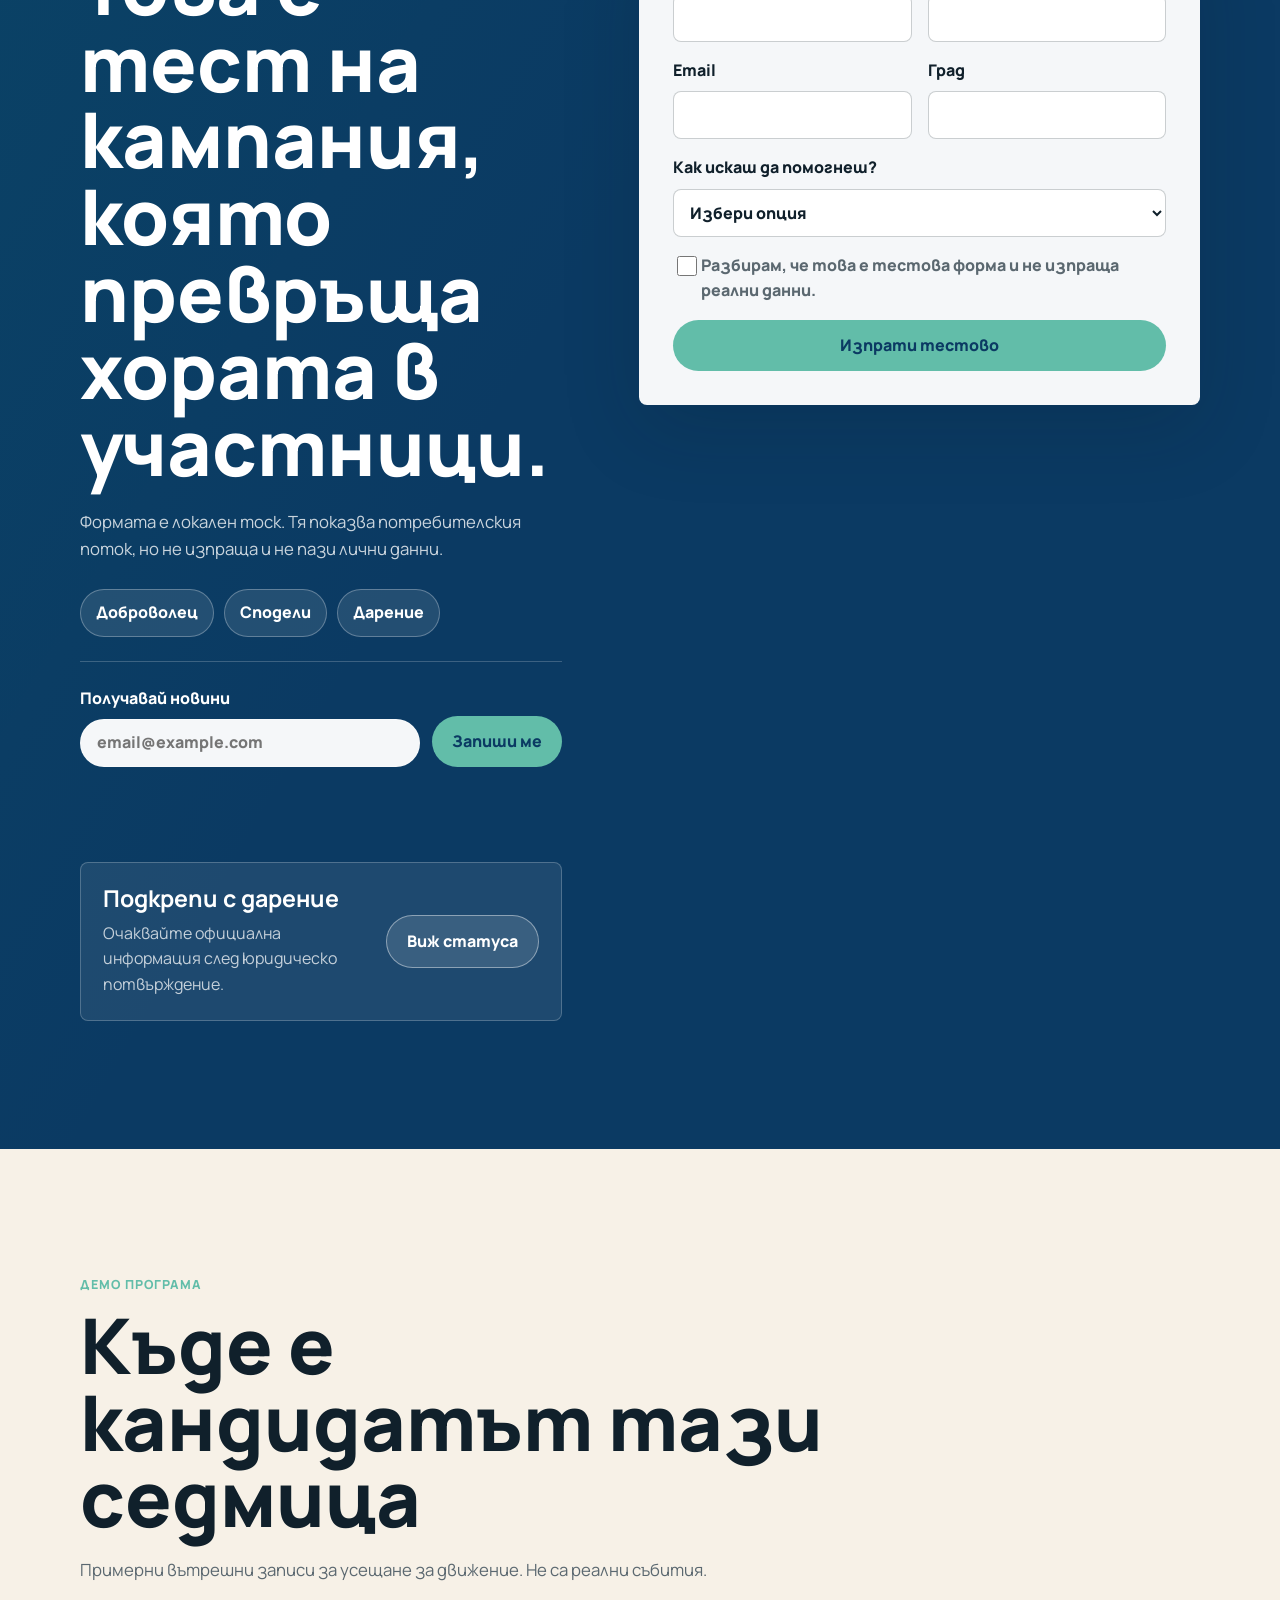
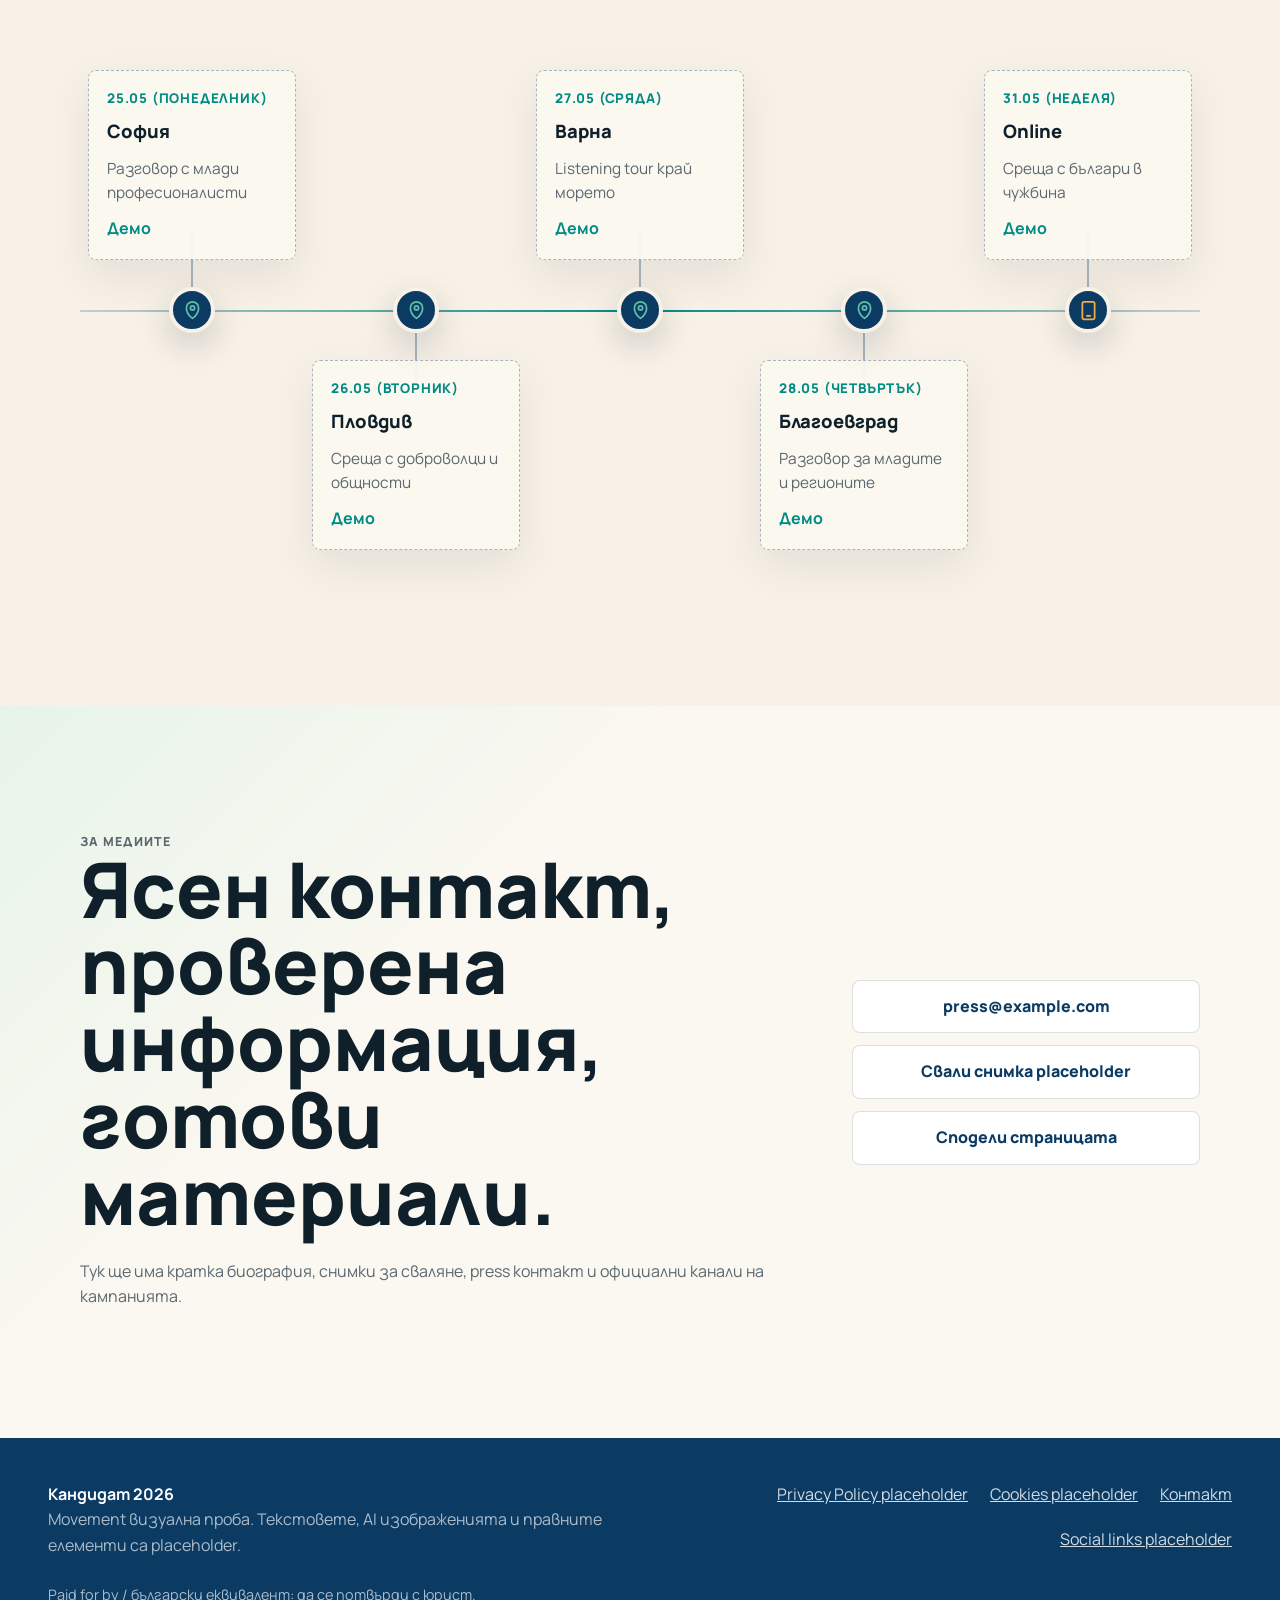
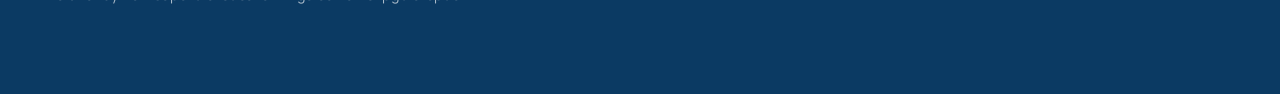
==== commit d3c6b5ca: "new site and feedback improvements" ====
--- a/movement.html
+++ b/movement.html
@@ -19,13 +19,16 @@
     <meta property="og:url" content="https://example.com/movement">
     <meta property="og:image" content="assets/og-preview.svg">
     <meta name="twitter:card" content="summary_large_image">
-    <meta name="theme-color" content="#063144">
+    <meta name="theme-color" content="#0b3a63">
     <link rel="icon" href="assets/favicon.svg" type="image/svg+xml">
     <script>document.documentElement.classList.add("js");</script>
     <link rel="stylesheet" href="styles.css">
   </head>
   <body class="theme-movement">
     <a class="skip-link" href="#main">Към съдържанието</a>
+    <div class="scroll-progress" aria-hidden="true">
+      <span data-scroll-progress></span>
+    </div>
 
     <header class="site-header" aria-label="Основна навигация">
       <a class="brand" href="#top" aria-label="Начало">
@@ -35,21 +38,26 @@
       <nav class="top-nav" aria-label="Раздели">
         <a href="#candidate">Кандидатът</a>
         <a href="#directions">Посоки</a>
+        <a href="#events">Събития</a>
         <a href="#join">Включи се</a>
         <a href="#media">Медии</a>
       </nav>
-      <a class="header-cta" href="index.html">Statesman версия</a>
+      <nav class="version-switcher" aria-label="Визуални версии">
+        <a href="index.html">Държавност</a>
+        <a href="movement.html" aria-current="page">Участие</a>
+        <a href="people.html">Хората</a>
+      </nav>
     </header>
 
     <main id="main">
       <section id="top" class="hero hero-movement" aria-labelledby="hero-title">
         <picture class="hero-media">
-          <img src="assets/candidate-movement.svg" alt="Кандидат сред хора в динамична обществена среда">
+          <img src="assets/candidate-movement-ai.png" alt="AI placeholder на потенциален кандидат сред хора в обществена среда">
         </picture>
         <div class="hero-overlay"></div>
         <div class="hero-copy reveal">
           <p class="eyebrow">Movement prototype</p>
-          <h1 id="hero-title">Президент, който чува България.</h1>
+          <h1 id="hero-title"><span class="no-break">Президент,</span><br>който чува България.</h1>
           <p class="hero-text">
             Кампания за хора, доброволци и общности, които искат държава
             с достойнство, разговор и бъдеще.
@@ -92,8 +100,9 @@
 
       <section id="candidate" class="section split-section" aria-labelledby="candidate-title">
         <div class="section-inner split-grid reverse">
-          <div class="portrait-panel reveal">
-            <img src="assets/candidate-movement.svg" alt="Movement portrait placeholder на кандидата">
+          <div class="portrait-panel portrait-panel-movement reveal">
+            <img src="assets/candidate-movement-ai.png" alt="AI movement placeholder на потенциален кандидат">
+            <p class="asset-note">AI placeholder image. Final photos pending candidate approval.</p>
           </div>
           <div class="narrative reveal">
             <p class="eyebrow">Кой е кандидатът?</p>
@@ -115,7 +124,10 @@
         <div class="section-inner">
           <div class="section-heading reveal">
             <p class="eyebrow">Гласовете на кампанията</p>
-            <h2 id="listening-title">Хората не искат лозунги. Искат да бъдат чути.</h2>
+            <h2 id="listening-title">Време е да се чуем.</h2>
+            <p class="section-kicker">
+              Кратка линия за кампания, която започва от слушане, разговор и действие.
+            </p>
           </div>
           <div class="quote-grid quote-grid-movement">
             <blockquote class="reveal">Искаме нормалност.</blockquote>
@@ -123,6 +135,10 @@
             <blockquote class="reveal">Искаме държава, която не ни унижава.</blockquote>
             <blockquote class="reveal">Искаме политиците да спрат да ни делят.</blockquote>
             <blockquote class="reveal">Искаме България да има самочувствие.</blockquote>
+          </div>
+          <div class="people-texture reveal">
+            <img src="assets/people-listening-ai.png" alt="AI placeholder кадър с граждани в разговор">
+            <p>AI placeholder: човешка текстура за вътрешен прототип, не реално събитие.</p>
           </div>
         </div>
       </section>
@@ -173,13 +189,14 @@
               <button type="button" data-share-trigger>Сподели</button>
               <button type="button" data-donate-trigger>Дарение</button>
             </div>
-            <div class="donation-note" id="support">
-              <h3>Подкрепи с дарение</h3>
-              <p>Очаквайте официална информация след юридическо потвърждение.</p>
-              <button class="button button-secondary" type="button" data-donate-trigger>
-                Виж статуса
-              </button>
-            </div>
+            <form class="newsletter-form" novalidate data-newsletter-form>
+              <label>
+                <span>Получавай новини</span>
+                <input name="newsletterEmail" type="email" autocomplete="email" placeholder="email@example.com" required>
+              </label>
+              <button class="button button-primary" type="submit">Запиши ме</button>
+              <div class="form-alert" role="status" aria-live="polite" data-form-alert></div>
+            </form>
           </div>
 
           <form class="volunteer-form reveal" novalidate data-volunteer-form>
@@ -221,21 +238,83 @@
               Изпрати тестово
             </button>
           </form>
-        </div>
-      </section>
-
-      <section class="section events-section" aria-labelledby="events-title">
+          <div class="donation-note donation-note-side reveal" id="support">
+            <div>
+              <h3>Подкрепи с дарение</h3>
+              <p>Очаквайте официална информация след юридическо потвърждение.</p>
+            </div>
+            <button class="button button-secondary" type="button" data-donate-trigger>
+              Виж статуса
+            </button>
+          </div>
+        </div>
+      </section>
+
+      <section id="events" class="section events-section" aria-labelledby="events-title">
         <div class="section-inner">
           <div class="section-heading reveal">
-            <p class="eyebrow">Следващи срещи</p>
-            <h2 id="events-title">Мрежата започва от първите градове.</h2>
-          </div>
-          <div class="events-list">
-            <article class="event reveal"><span>София</span><strong>Предстои</strong></article>
-            <article class="event reveal"><span>Пловдив</span><strong>Предстои</strong></article>
-            <article class="event reveal"><span>Варна</span><strong>Предстои</strong></article>
-            <article class="event reveal"><span>Благоевград</span><strong>Предстои</strong></article>
-            <article class="event reveal"><span>Чужбина / online</span><strong>Предстои</strong></article>
+            <p class="eyebrow">Демо програма</p>
+            <h2 id="events-title">Къде е кандидатът тази седмица</h2>
+            <p class="section-kicker">
+              Примерни вътрешни записи за усещане за движение. Не са реални събития.
+            </p>
+          </div>
+          <div class="events-list" aria-label="Демо timeline с примерни събития">
+            <article class="event reveal">
+              <div class="event-card">
+                <small>25.05 (Понеделник)</small>
+                <span>София</span>
+                <p>Разговор с млади професионалисти</p>
+                <strong>Демо</strong>
+              </div>
+              <div class="event-marker" aria-hidden="true">
+                <svg viewBox="0 0 24 24"><path d="M12 21s7-5.4 7-12a7 7 0 1 0-14 0c0 6.6 7 12 7 12Z"/><circle cx="12" cy="9" r="2.4"/></svg>
+              </div>
+            </article>
+            <article class="event reveal">
+              <div class="event-card">
+                <small>26.05 (Вторник)</small>
+                <span>Пловдив</span>
+                <p>Среща с доброволци и общности</p>
+                <strong>Демо</strong>
+              </div>
+              <div class="event-marker" aria-hidden="true">
+                <svg viewBox="0 0 24 24"><path d="M12 21s7-5.4 7-12a7 7 0 1 0-14 0c0 6.6 7 12 7 12Z"/><circle cx="12" cy="9" r="2.4"/></svg>
+              </div>
+            </article>
+            <article class="event reveal">
+              <div class="event-card">
+                <small>27.05 (Сряда)</small>
+                <span>Варна</span>
+                <p>Listening tour край морето</p>
+                <strong>Демо</strong>
+              </div>
+              <div class="event-marker" aria-hidden="true">
+                <svg viewBox="0 0 24 24"><path d="M12 21s7-5.4 7-12a7 7 0 1 0-14 0c0 6.6 7 12 7 12Z"/><circle cx="12" cy="9" r="2.4"/></svg>
+              </div>
+            </article>
+            <article class="event reveal">
+              <div class="event-card">
+                <small>28.05 (Четвъртък)</small>
+                <span>Благоевград</span>
+                <p>Разговор за младите и регионите</p>
+                <strong>Демо</strong>
+              </div>
+              <div class="event-marker" aria-hidden="true">
+                <svg viewBox="0 0 24 24"><path d="M12 21s7-5.4 7-12a7 7 0 1 0-14 0c0 6.6 7 12 7 12Z"/><circle cx="12" cy="9" r="2.4"/></svg>
+              </div>
+            </article>
+            <article class="event reveal event-online">
+              <div class="event-card">
+                <small>31.05 (Неделя)</small>
+                <span>Online</span>
+                <p>Среща с българи в чужбина</p>
+                <strong>Демо</strong>
+              </div>
+              <div class="event-marker" aria-hidden="true">
+                <svg viewBox="0 0 24 24"><path d="M7 2h10a2 2 0 0 1 2 2v16a2 2 0 0 1-2 2H7a2 2 0 0 1-2-2V4a2 2 0 0 1 2-2Z"/><path d="M10 18h4"/></svg>
+              </div>
+            </article>
           </div>
         </div>
       </section>
@@ -267,7 +346,7 @@
     <footer class="site-footer" id="legal">
       <div>
         <strong>Кандидат 2026</strong>
-        <p>Movement визуална проба. Всички текстове и правни елементи са placeholder.</p>
+        <p>Movement визуална проба. Текстовете, AI изображенията и правните елементи са placeholder.</p>
       </div>
       <nav aria-label="Footer">
         <a href="#legal">Privacy Policy placeholder</a>
--- a/styles.css
+++ b/styles.css
@@ -1,7 +1,11 @@
+@import url("https://fonts.googleapis.com/css2?family=DM+Sans:opsz,wght@9..40,400..1000&family=Manrope:wght@400..800&family=Nunito+Sans:opsz,wght@6..12,400..900&display=swap");
+
 :root {
   color-scheme: light;
-  --navy: #09243b;
-  --navy-deep: #041727;
+  --font-system-sans: ui-sans-serif, system-ui, -apple-system, BlinkMacSystemFont, "Segoe UI", sans-serif;
+  --font-page: "Nunito Sans", var(--font-system-sans);
+  --font-display: var(--font-page);
+  --navy: #0b3a63;
   --ink: #10202b;
   --muted: #5b6870;
   --paper: #f7f1e7;
@@ -9,7 +13,7 @@
   --line: rgba(16, 32, 43, 0.14);
   --white: #ffffff;
   --teal: #047f7a;
-  --teal-bright: #00a996;
+  --teal-bright: #4fb3a6;
   --warm: #d99a3d;
   --danger: #9f2d22;
   --success: #0a6b52;
@@ -17,9 +21,7 @@
   --radius: 8px;
   --container: 1120px;
   --header-height: 72px;
-  font-family:
-    Inter, ui-sans-serif, system-ui, -apple-system, BlinkMacSystemFont, "Segoe UI",
-    sans-serif;
+  font-family: var(--font-page);
   font-size: 16px;
 }
 
@@ -29,14 +31,40 @@
 
 html {
   scroll-behavior: smooth;
+  scrollbar-color: var(--teal-bright) var(--navy);
+  scrollbar-width: thin;
 }
 
 body {
   margin: 0;
   background: var(--paper-soft);
   color: var(--ink);
+  font-family: var(--font-page);
   line-height: 1.6;
   text-rendering: optimizeLegibility;
+}
+
+.theme-statesman {
+  --font-page: "Nunito Sans", var(--font-system-sans);
+  --font-display: "Nunito Sans", var(--font-system-sans);
+}
+
+body::-webkit-scrollbar {
+  width: 12px;
+}
+
+body::-webkit-scrollbar-track {
+  background: var(--navy);
+}
+
+body::-webkit-scrollbar-thumb {
+  border: 3px solid var(--navy);
+  border-radius: 999px;
+  background: linear-gradient(180deg, var(--teal-bright), var(--teal));
+}
+
+body::-webkit-scrollbar-thumb:hover {
+  background: linear-gradient(180deg, var(--warm), var(--teal-bright));
 }
 
 img {
@@ -77,6 +105,27 @@
 
 .skip-link:focus {
   transform: translateY(0);
+}
+
+.scroll-progress {
+  position: fixed;
+  top: 0;
+  right: 0;
+  left: 0;
+  z-index: 60;
+  height: 4px;
+  background: rgba(255, 255, 255, 0.08);
+  pointer-events: none;
+}
+
+.scroll-progress span {
+  display: block;
+  width: 0;
+  height: 100%;
+  background: linear-gradient(90deg, var(--teal-bright), var(--warm));
+  box-shadow: 0 0 18px rgba(53, 210, 173, 0.42);
+  transform-origin: left center;
+  transition: width 120ms linear;
 }
 
 .site-header {
@@ -98,7 +147,8 @@
 
 .brand,
 .top-nav,
-.header-cta {
+.header-cta,
+.version-switcher {
   position: relative;
   z-index: 1;
 }
@@ -128,7 +178,8 @@
 }
 
 .top-nav a,
-.header-cta {
+.header-cta,
+.version-switcher a {
   text-decoration: none;
 }
 
@@ -148,6 +199,40 @@
   font-weight: 700;
 }
 
+.version-switcher {
+  display: inline-grid;
+  grid-template-columns: repeat(3, minmax(0, 1fr));
+  gap: 4px;
+  padding: 4px;
+  border: 1px solid rgba(255, 255, 255, 0.32);
+  border-radius: 999px;
+  background: rgba(255, 255, 255, 0.1);
+  backdrop-filter: blur(10px);
+}
+
+.version-switcher a {
+  min-height: 36px;
+  display: inline-flex;
+  align-items: center;
+  justify-content: center;
+  border-radius: 999px;
+  padding: 7px 11px;
+  color: rgba(255, 255, 255, 0.78);
+  font-size: 0.82rem;
+  font-weight: 850;
+  white-space: nowrap;
+}
+
+.version-switcher a:hover,
+.version-switcher a:focus-visible {
+  color: var(--white);
+}
+
+.version-switcher a[aria-current="page"] {
+  background: var(--teal-bright);
+  color: var(--navy);
+}
+
 .hero {
   position: relative;
   min-height: 92svh;
@@ -155,7 +240,7 @@
   align-items: end;
   overflow: clip;
   color: var(--white);
-  background: var(--navy-deep);
+  background: var(--navy);
 }
 
 .hero-media,
@@ -173,14 +258,20 @@
 
 .hero-overlay {
   background:
-    linear-gradient(90deg, rgba(4, 23, 39, 0.9) 0%, rgba(4, 23, 39, 0.64) 38%, rgba(4, 23, 39, 0.08) 100%),
-    linear-gradient(0deg, rgba(4, 23, 39, 0.7) 0%, rgba(4, 23, 39, 0.04) 48%);
+    linear-gradient(90deg, rgba(6, 40, 68, 0.86) 0%, rgba(6, 40, 68, 0.58) 38%, rgba(6, 40, 68, 0.04) 100%),
+    linear-gradient(0deg, rgba(6, 40, 68, 0.64) 0%, rgba(6, 40, 68, 0.02) 48%);
 }
 
 .theme-movement .hero-overlay {
   background:
-    linear-gradient(90deg, rgba(3, 34, 48, 0.88) 0%, rgba(3, 49, 68, 0.58) 44%, rgba(3, 49, 68, 0.04) 100%),
-    linear-gradient(0deg, rgba(4, 23, 39, 0.64) 0%, rgba(4, 23, 39, 0.02) 52%);
+    linear-gradient(90deg, rgba(6, 40, 68, 0.84) 0%, rgba(8, 73, 96, 0.52) 44%, rgba(8, 73, 96, 0.02) 100%),
+    linear-gradient(0deg, rgba(6, 40, 68, 0.58) 0%, rgba(6, 40, 68, 0.02) 52%);
+}
+
+.theme-people .hero-overlay {
+  background:
+    linear-gradient(90deg, rgba(23, 50, 74, 0.9) 0%, rgba(23, 50, 74, 0.66) 42%, rgba(23, 50, 74, 0.08) 100%),
+    linear-gradient(0deg, rgba(67, 19, 29, 0.56) 0%, rgba(23, 50, 74, 0.04) 54%);
 }
 
 .hero-copy {
@@ -211,18 +302,20 @@
 h1 {
   max-width: 12ch;
   margin: 0;
-  font-family: Georgia, "Times New Roman", serif;
+  font-family: var(--font-display);
   font-size: clamp(3.2rem, 10vw, 7.5rem);
   line-height: 0.94;
   letter-spacing: 0;
 }
 
 .theme-movement h1 {
-  max-width: 10ch;
-  font-family:
-    Inter, ui-sans-serif, system-ui, -apple-system, BlinkMacSystemFont, "Segoe UI",
-    sans-serif;
+  max-width: 11ch;
+  font-family: var(--font-display);
   font-weight: 900;
+}
+
+.no-break {
+  white-space: nowrap;
 }
 
 .hero-text {
@@ -263,7 +356,7 @@
 
 .button-primary {
   background: var(--teal-bright);
-  color: var(--navy-deep);
+  color: var(--navy);
 }
 
 .button-secondary {
@@ -294,7 +387,7 @@
 }
 
 .section-dark {
-  background: var(--navy-deep);
+  background: var(--navy);
   color: var(--white);
 }
 
@@ -303,19 +396,28 @@
   margin-bottom: clamp(34px, 5vw, 58px);
 }
 
+.section-kicker {
+  max-width: 640px;
+  margin: 20px 0 0;
+  color: var(--muted);
+  font-size: 1.05rem;
+}
+
+.section-dark .section-kicker {
+  color: rgba(255, 255, 255, 0.76);
+}
+
 h2 {
   margin: 0;
   max-width: 16ch;
-  font-family: Georgia, "Times New Roman", serif;
+  font-family: var(--font-display);
   font-size: clamp(2.25rem, 6vw, 4.8rem);
   line-height: 1;
   letter-spacing: 0;
 }
 
 .theme-movement h2 {
-  font-family:
-    Inter, ui-sans-serif, system-ui, -apple-system, BlinkMacSystemFont, "Segoe UI",
-    sans-serif;
+  font-family: var(--font-display);
   font-weight: 900;
 }
 
@@ -381,6 +483,7 @@
 }
 
 .portrait-panel {
+  position: relative;
   overflow: hidden;
   border-radius: var(--radius);
   box-shadow: var(--shadow);
@@ -393,6 +496,30 @@
   object-fit: cover;
 }
 
+.portrait-panel-statesman img {
+  object-position: 68% center;
+}
+
+.portrait-panel-movement img {
+  object-position: 70% center;
+}
+
+.asset-note {
+  position: absolute;
+  right: 10px;
+  bottom: 10px;
+  max-width: min(260px, calc(100% - 20px));
+  margin: 0;
+  padding: 8px 10px;
+  border: 1px solid rgba(255, 255, 255, 0.18);
+  border-radius: var(--radius);
+  background: rgba(6, 40, 68, 0.86);
+  color: rgba(255, 255, 255, 0.78);
+  font-size: 0.78rem;
+  line-height: 1.35;
+  backdrop-filter: blur(10px);
+}
+
 .narrative {
   max-width: 620px;
 }
@@ -416,29 +543,58 @@
 
 .quote-grid {
   display: grid;
-  grid-template-columns: repeat(5, minmax(0, 1fr));
-  border-top: 1px solid rgba(255, 255, 255, 0.22);
+  grid-template-columns: repeat(5, minmax(150px, 1fr));
+  gap: 12px;
+  align-items: stretch;
+  border-top: 0;
 }
 
 .quote-grid blockquote {
-  min-height: 230px;
+  min-height: 150px;
+  display: flex;
+  align-items: flex-end;
   margin: 0;
-  padding: clamp(24px, 3vw, 34px);
-  border-right: 1px solid rgba(255, 255, 255, 0.18);
-  font-family: Georgia, "Times New Roman", serif;
-  font-size: clamp(1.45rem, 2.5vw, 2.2rem);
-  line-height: 1.08;
+  padding: clamp(20px, 2.4vw, 28px);
+  border: 1px solid rgba(255, 255, 255, 0.16);
+  border-radius: var(--radius);
+  background: rgba(255, 255, 255, 0.045);
+  font-family: var(--font-display);
+  font-size: clamp(1.25rem, 1.65vw, 1.75rem);
+  line-height: 1.12;
 }
 
 .theme-movement .quote-grid blockquote {
-  font-family:
-    Inter, ui-sans-serif, system-ui, -apple-system, BlinkMacSystemFont, "Segoe UI",
-    sans-serif;
+  font-family: var(--font-display);
   font-weight: 900;
 }
 
-.quote-grid blockquote:last-child {
-  border-right: 0;
+.people-texture {
+  position: relative;
+  margin-top: 30px;
+  overflow: hidden;
+  border-radius: var(--radius);
+}
+
+.people-texture img {
+  width: 100%;
+  height: clamp(190px, 26vw, 310px);
+  object-fit: cover;
+}
+
+.people-texture p {
+  position: absolute;
+  right: 10px;
+  bottom: 10px;
+  max-width: min(320px, calc(100% - 20px));
+  margin: 0;
+  padding: 8px 10px;
+  border: 1px solid rgba(255, 255, 255, 0.18);
+  border-radius: var(--radius);
+  background: rgba(6, 40, 68, 0.86);
+  color: rgba(255, 255, 255, 0.78);
+  font-size: 0.78rem;
+  line-height: 1.35;
+  backdrop-filter: blur(10px);
 }
 
 .direction-list {
@@ -490,8 +646,61 @@
   border-top: 1px solid rgba(255, 255, 255, 0.2);
 }
 
+.donation-note-side {
+  display: grid;
+  grid-template-columns: minmax(0, 1fr) auto;
+  gap: 18px;
+  align-items: center;
+  margin-top: 18px;
+  padding: 22px;
+  border: 1px solid rgba(255, 255, 255, 0.22);
+  border-radius: var(--radius);
+  background: rgba(255, 255, 255, 0.08);
+}
+
 .donation-note p {
   margin-bottom: 18px;
+}
+
+.donation-note-side p,
+.donation-note-side h3 {
+  margin: 0;
+}
+
+.donation-note-side p {
+  margin-top: 8px;
+  color: rgba(255, 255, 255, 0.74);
+}
+
+.newsletter-form {
+  display: grid;
+  grid-template-columns: minmax(0, 1fr) auto;
+  gap: 12px;
+  align-items: end;
+  margin-top: 24px;
+  padding-top: 24px;
+  border-top: 1px solid rgba(255, 255, 255, 0.2);
+}
+
+.newsletter-form label {
+  display: grid;
+  gap: 8px;
+  color: var(--white);
+  font-weight: 850;
+}
+
+.newsletter-form input {
+  min-height: 48px;
+  width: 100%;
+  border: 1px solid rgba(255, 255, 255, 0.34);
+  border-radius: 999px;
+  padding: 10px 16px;
+  background: rgba(255, 255, 255, 0.96);
+  color: var(--ink);
+}
+
+.newsletter-form .form-alert {
+  grid-column: 1 / -1;
 }
 
 .volunteer-form {
@@ -584,29 +793,128 @@
 }
 
 .events-list {
-  display: grid;
-  grid-template-columns: repeat(5, minmax(0, 1fr));
-  gap: 1px;
-  background: var(--line);
-  border: 1px solid var(--line);
+  position: relative;
+  display: grid;
+  grid-template-columns: repeat(5, minmax(140px, 1fr));
+  gap: 0;
+  padding: 28px 0;
+  background: transparent;
+  border: 0;
+}
+
+.events-list::before {
+  content: "";
+  position: absolute;
+  top: 50%;
+  right: 0;
+  left: 0;
+  height: 2px;
+  background: linear-gradient(90deg, rgba(11, 58, 99, 0.2), var(--teal), rgba(11, 58, 99, 0.2));
 }
 
 .event {
-  min-height: 150px;
-  display: flex;
-  flex-direction: column;
-  justify-content: space-between;
-  gap: 26px;
-  padding: 24px;
-  background: var(--paper-soft);
-}
-
-.event span {
+  position: relative;
+  z-index: 1;
+  min-height: 400px;
+  display: grid;
+  grid-template-rows: minmax(150px, 1fr) 52px minmax(150px, 1fr);
+  gap: 0;
+  padding: 0 8px;
+  background: transparent;
+}
+
+.event::after {
+  content: "";
+  position: absolute;
+  left: 50%;
+  z-index: -1;
+  width: 2px;
+  height: 76px;
+  background: rgba(11, 58, 99, 0.32);
+  transform: translateX(-50%);
+}
+
+.event:nth-child(odd)::after {
+  top: calc(50% - 76px);
+}
+
+.event:nth-child(even)::after {
+  top: 50%;
+}
+
+.event-card {
+  display: grid;
+  gap: 10px;
+  align-content: start;
+  padding: 18px;
+  border: 1px dashed rgba(11, 58, 99, 0.34);
+  border-radius: var(--radius);
+  background: rgba(251, 248, 241, 0.94);
+  box-shadow: 0 16px 44px rgba(5, 22, 33, 0.08);
+}
+
+.event:nth-child(odd) .event-card {
+  grid-row: 1;
+  align-self: end;
+  margin-bottom: 24px;
+}
+
+.event:nth-child(even) .event-card {
+  grid-row: 3;
+  align-self: start;
+  margin-top: 24px;
+}
+
+.event-marker {
+  grid-row: 2;
+  align-self: center;
+  justify-self: center;
+  width: 46px;
+  height: 46px;
+  display: grid;
+  place-items: center;
+  border: 4px solid var(--paper);
+  border-radius: 999px;
+  background: var(--navy);
+  color: var(--teal-bright);
+  box-shadow: 0 12px 34px rgba(5, 22, 33, 0.18);
+}
+
+.event-marker svg {
+  width: 21px;
+  height: 21px;
+  fill: none;
+  stroke: currentColor;
+  stroke-linecap: round;
+  stroke-linejoin: round;
+  stroke-width: 2;
+}
+
+.event-online .event-marker {
+  color: var(--warm);
+}
+
+.event-card small {
+  color: var(--teal);
+  font-weight: 900;
+  text-transform: uppercase;
+  letter-spacing: 0.06em;
+  line-height: 1.35;
+}
+
+.event-card span {
   font-weight: 900;
   font-size: 1.15rem;
 }
 
-.event strong {
+.event-card p {
+  margin: 0;
+  color: var(--muted);
+  font-size: 0.96rem;
+}
+
+.event-card strong {
+  margin-top: auto;
   color: var(--teal);
 }
 
@@ -644,7 +952,7 @@
   grid-template-columns: minmax(0, 1.2fr) minmax(0, 1fr);
   gap: 24px;
   padding: 44px clamp(18px, 4vw, 48px) 88px;
-  background: var(--navy-deep);
+  background: var(--navy);
   color: var(--white);
 }
 
@@ -699,7 +1007,7 @@
 
 .sticky-cta a {
   background: var(--teal-bright);
-  color: var(--navy-deep);
+  color: var(--navy);
 }
 
 .donation-dialog {
@@ -745,8 +1053,10 @@
 }
 
 .theme-movement {
+  --font-page: Manrope, var(--font-system-sans);
+  --font-display: Manrope, var(--font-system-sans);
   --teal: #008b84;
-  --teal-bright: #35d2ad;
+  --teal-bright: #62bda9;
   --warm: #f0ad45;
 }
 
@@ -783,6 +1093,522 @@
   border: 1px solid rgba(255, 255, 255, 0.16);
   border-radius: var(--radius);
   background: rgba(255, 255, 255, 0.06);
+}
+
+.theme-people {
+  --font-page: "DM Sans", var(--font-system-sans);
+  --font-display: "DM Sans", var(--font-system-sans);
+  --navy: #17324a;
+  --ink: #182832;
+  --muted: #5f675f;
+  --paper: #f3eadb;
+  --paper-soft: #fbf6ec;
+  --teal: #2c7662;
+  --teal-bright: #7ebf91;
+  --warm: #d7a647;
+  --burgundy: #7d2635;
+  --line: rgba(24, 40, 50, 0.15);
+}
+
+.theme-people .hero-media img {
+  object-position: 50% center;
+}
+
+.theme-people .section-light,
+.theme-people .media-section {
+  background:
+    linear-gradient(135deg, rgba(126, 191, 145, 0.14), transparent 34%),
+    var(--paper-soft);
+}
+
+.theme-people .principles {
+  gap: 14px;
+  border: 0;
+}
+
+.theme-people .principle {
+  border: 1px solid var(--line);
+  border-radius: var(--radius);
+  background: rgba(255, 255, 255, 0.58);
+}
+
+.theme-people .section-dark {
+  background:
+    linear-gradient(135deg, rgba(125, 38, 53, 0.4), transparent 44%),
+    var(--navy);
+}
+
+.theme-people .join-section {
+  background:
+    linear-gradient(120deg, rgba(126, 191, 145, 0.16), transparent 44%),
+    linear-gradient(180deg, rgba(125, 38, 53, 0.24), transparent),
+    var(--navy);
+}
+
+.theme-people .button-primary,
+.theme-people .sticky-cta a {
+  background: var(--teal-bright);
+  color: var(--navy);
+}
+
+.theme-people .listening .section-heading .eyebrow {
+  color: var(--warm);
+}
+
+.theme-people .regional-map-section .eyebrow {
+  color: var(--danger);
+}
+
+.regional-map-section {
+  background:
+    linear-gradient(135deg, rgba(126, 191, 145, 0.17), transparent 38%),
+    linear-gradient(315deg, rgba(215, 166, 71, 0.16), transparent 44%),
+    linear-gradient(180deg, var(--paper-soft), var(--paper));
+  color: var(--ink);
+}
+
+.regional-map-section .section-kicker {
+  color: var(--muted);
+}
+
+.regional-map-section h2 {
+  color: var(--navy);
+}
+
+.regional-map-grid {
+  --regional-sticky-top: 84px;
+  display: grid;
+  grid-template-columns: minmax(0, 1fr) minmax(280px, 0.42fr);
+  grid-template-rows: minmax(300px, auto) auto;
+  gap: clamp(22px, 4vw, 42px);
+  align-items: stretch;
+  position: sticky;
+  top: var(--regional-sticky-top);
+  min-height: calc(100svh - var(--regional-sticky-top) - clamp(18px, 3vh, 28px));
+}
+
+.regional-map-scroll {
+  --regional-map-scroll-height: auto;
+  min-height: var(--regional-map-scroll-height);
+}
+
+.regional-map-scroll.is-static {
+  min-height: auto;
+}
+
+.region-map {
+  position: relative;
+  isolation: isolate;
+  overflow: hidden;
+  display: grid;
+  place-items: center;
+  min-height: clamp(300px, calc(100svh - 394px), 430px);
+  perspective: 950px;
+  border: 1px solid rgba(11, 58, 99, 0.16);
+  border-radius: var(--radius);
+  background:
+    linear-gradient(145deg, rgba(251, 248, 241, 0.96), rgba(232, 223, 207, 0.9)),
+    repeating-linear-gradient(0deg, rgba(11, 58, 99, 0.04) 0 1px, transparent 1px 34px),
+    repeating-linear-gradient(90deg, rgba(11, 58, 99, 0.03) 0 1px, transparent 1px 38px),
+    var(--paper-soft);
+  box-shadow:
+    inset 0 0 0 1px rgba(255, 255, 255, 0.72),
+    0 24px 70px rgba(5, 22, 33, 0.14);
+}
+
+.region-map::before {
+  content: "";
+  position: absolute;
+  inset: 0;
+  z-index: 0;
+  background:
+    linear-gradient(135deg, rgba(79, 179, 166, 0.18), transparent 42%),
+    linear-gradient(315deg, rgba(215, 166, 71, 0.18), transparent 46%);
+}
+
+.region-map::after {
+  content: "";
+  position: absolute;
+  inset: 14px;
+  z-index: 0;
+  border: 1px solid rgba(11, 58, 99, 0.08);
+  border-radius: calc(var(--radius) - 4px);
+}
+
+.region-map svg {
+  position: relative;
+  z-index: 1;
+  display: block;
+  width: 106%;
+  max-height: 100%;
+  height: auto;
+  margin: -8px -3% 2px;
+  transform: rotateX(8deg) rotateZ(-1deg) scaleY(1.03);
+  transform-origin: 50% 72%;
+  transform-style: preserve-3d;
+  filter: drop-shadow(0 18px 18px rgba(5, 22, 33, 0.1));
+}
+
+.map-region {
+  fill: rgba(4, 127, 122, 0.25);
+  stroke: rgba(11, 58, 99, 0.22);
+  stroke-linejoin: round;
+  stroke-width: 2;
+  transition:
+    fill 180ms ease,
+    opacity 180ms ease,
+    transform 180ms ease;
+  transform-box: fill-box;
+  transform-origin: center;
+}
+
+.map-region:nth-child(2),
+.map-region:nth-child(5) {
+  fill: rgba(215, 166, 71, 0.3);
+}
+
+.map-region:nth-child(3),
+.map-region:nth-child(6) {
+  fill: rgba(159, 45, 34, 0.19);
+}
+
+.map-region-online {
+  fill: rgba(11, 58, 99, 0.05);
+  stroke-dasharray: 8 7;
+}
+
+.region-map[data-active-region] .map-region {
+  opacity: 0.5;
+}
+
+.region-map[data-active-region="northwest"] .map-region[data-region="northwest"],
+.region-map[data-active-region="north-central"] .map-region[data-region="north-central"],
+.region-map[data-active-region="northeast"] .map-region[data-region="northeast"],
+.region-map[data-active-region="southwest"] .map-region[data-region="southwest"],
+.region-map[data-active-region="south-central"] .map-region[data-region="south-central"],
+.region-map[data-active-region="southeast"] .map-region[data-region="southeast"],
+.region-map[data-active-region="online"] .map-region[data-region="online"] {
+  fill: rgba(126, 191, 145, 0.58);
+  opacity: 1;
+  transform: scale(1.02);
+}
+
+.map-pin {
+  color: var(--danger);
+  text-decoration: none;
+  outline: none;
+  transition: color 180ms ease;
+}
+
+.map-pin-shadow {
+  fill: rgba(0, 0, 0, 0.5);
+  opacity: 0.42;
+  transform-box: fill-box;
+  transform-origin: center;
+  transition:
+    opacity 180ms ease,
+    transform 180ms ease;
+}
+
+.map-pin-marker {
+  fill: currentColor;
+  stroke: rgba(251, 248, 241, 0.9);
+  stroke-linejoin: round;
+  stroke-width: 2;
+  filter: drop-shadow(0 8px 8px rgba(5, 22, 33, 0.22));
+  transform-box: fill-box;
+  transform-origin: center bottom;
+  transition:
+    fill 180ms ease,
+    stroke 180ms ease,
+    transform 180ms ease;
+}
+
+.map-pin-dot {
+  fill: var(--paper-soft);
+  stroke: rgba(11, 58, 99, 0.22);
+  stroke-width: 1.5;
+  transform-box: fill-box;
+  transform-origin: center;
+  transition:
+    fill 180ms ease,
+    stroke 180ms ease,
+    transform 180ms ease;
+}
+
+.map-pin text {
+  fill: var(--navy);
+  font-size: 18px;
+  font-weight: 900;
+  paint-order: stroke;
+  stroke: rgba(251, 248, 241, 0.95);
+  stroke-width: 5px;
+}
+
+.map-pin:hover,
+.map-pin:focus-visible,
+.map-pin.is-active {
+  color: var(--teal);
+}
+
+.map-pin:hover .map-pin-shadow,
+.map-pin:focus-visible .map-pin-shadow,
+.map-pin.is-active .map-pin-shadow {
+  opacity: 0.34;
+  transform: scale(0.82);
+}
+
+.map-pin:hover .map-pin-marker,
+.map-pin:focus-visible .map-pin-marker,
+.map-pin.is-active .map-pin-marker {
+  fill: var(--teal);
+  stroke: var(--warm);
+  transform: translateY(-5px);
+}
+
+.map-pin:hover .map-pin-dot,
+.map-pin:focus-visible .map-pin-dot,
+.map-pin.is-active .map-pin-dot {
+  fill: var(--warm);
+  transform: translateY(-5px);
+}
+
+.map-pin:focus-visible .map-pin-marker {
+  stroke-width: 3;
+}
+
+.active-event-panel {
+  position: relative;
+  isolation: isolate;
+  overflow: hidden;
+  min-height: clamp(300px, calc(100svh - 394px), 430px);
+  height: 100%;
+  display: grid;
+  border: 1px solid rgba(11, 58, 99, 0.14);
+  border-radius: var(--radius);
+  background:
+    linear-gradient(145deg, rgba(251, 248, 241, 0.98), rgba(239, 230, 214, 0.94)),
+    var(--paper-soft);
+  color: var(--ink);
+  box-shadow:
+    inset 0 0 0 1px rgba(255, 255, 255, 0.72),
+    0 22px 64px rgba(5, 22, 33, 0.14);
+  transition:
+    border-color 180ms ease,
+    box-shadow 180ms ease,
+    transform 180ms ease;
+}
+
+.active-event-panel::before {
+  content: "";
+  position: absolute;
+  inset: 0;
+  z-index: 0;
+  background:
+    linear-gradient(120deg, rgba(79, 179, 166, 0.12), transparent 42%),
+    linear-gradient(315deg, rgba(215, 166, 71, 0.15), transparent 48%),
+    repeating-linear-gradient(0deg, rgba(11, 58, 99, 0.035) 0 1px, transparent 1px 30px);
+}
+
+.active-event-panel::after {
+  content: "";
+  position: absolute;
+  top: clamp(18px, 2vw, 24px);
+  bottom: clamp(18px, 2vw, 24px);
+  left: 0;
+  z-index: 4;
+  width: 4px;
+  background: rgba(159, 45, 34, 0.72);
+}
+
+.active-event-panel > * {
+  position: relative;
+  z-index: 1;
+}
+
+.active-event-card-layer {
+  position: relative;
+  z-index: 2;
+  grid-area: 1 / 1;
+  height: 100%;
+  min-height: 100%;
+  display: grid;
+  gap: 14px;
+  align-content: center;
+  padding: clamp(22px, 3vw, 30px);
+  border-radius: inherit;
+  background:
+    linear-gradient(145deg, rgba(251, 248, 241, 0.98), rgba(239, 230, 214, 0.94)),
+    var(--paper-soft);
+  box-shadow: inset 0 0 0 1px rgba(255, 255, 255, 0.74);
+}
+
+.active-event-card-layer.is-placing {
+  animation: placeActiveEventCard 560ms cubic-bezier(0.2, 0.84, 0.24, 1) both;
+}
+
+.active-event-card-layer-previous {
+  position: absolute;
+  inset: 0;
+  z-index: 1;
+  height: 100%;
+  pointer-events: none;
+  animation: retireActiveEventCard 560ms cubic-bezier(0.2, 0.84, 0.24, 1) both;
+}
+
+.active-event-panel small {
+  color: var(--danger);
+  font-weight: 900;
+  letter-spacing: 0.04em;
+  line-height: 1.35;
+  text-transform: uppercase;
+}
+
+.active-event-panel h3 {
+  margin: 0;
+  font-family: var(--font-display);
+  font-size: clamp(2.2rem, 4vw, 4.1rem);
+  line-height: 0.95;
+  color: var(--navy);
+}
+
+.active-event-panel p {
+  margin: 0;
+  color: var(--muted);
+  font-size: 1.05rem;
+}
+
+.active-event-panel strong {
+  color: var(--teal);
+}
+
+.active-event-panel:hover,
+.active-event-panel:focus-within {
+  border-color: rgba(159, 45, 34, 0.28);
+  box-shadow:
+    inset 0 0 0 1px rgba(255, 255, 255, 0.84),
+    0 24px 70px rgba(5, 22, 33, 0.18);
+  transform: translateY(-2px);
+}
+
+@keyframes placeActiveEventCard {
+  0% {
+    opacity: 1;
+    transform: translateX(112%);
+    box-shadow: -22px 16px 30px rgba(5, 22, 33, 0.12);
+  }
+
+  72% {
+    transform: translateX(-1.5%);
+  }
+
+  100% {
+    opacity: 1;
+    transform: translateX(0);
+    box-shadow: inset 0 0 0 1px rgba(255, 255, 255, 0.74);
+  }
+}
+
+@keyframes retireActiveEventCard {
+  0% {
+    opacity: 0.72;
+    transform: translateX(0);
+  }
+
+  100% {
+    opacity: 0;
+    transform: translateX(-6%);
+  }
+}
+
+.regional-events-stage {
+  grid-column: 1 / -1;
+}
+
+.regional-events-viewport {
+  position: relative;
+  z-index: 8;
+  overflow-x: auto;
+  overflow-y: hidden;
+  overscroll-behavior-inline: contain;
+  padding: 4px 4px 18px;
+  scrollbar-width: none;
+}
+
+.regional-events-viewport::-webkit-scrollbar {
+  display: none;
+}
+
+.regional-map-scroll.is-static .regional-events,
+.regional-events-stage.is-static .regional-events {
+  width: 100%;
+  flex-wrap: wrap;
+  transform: none;
+}
+
+.regional-events {
+  display: flex;
+  gap: 14px;
+  width: max-content;
+  max-width: none;
+}
+
+.regional-event-card {
+  flex: 0 0 min(260px, 78vw);
+  min-height: 210px;
+  display: grid;
+  gap: 10px;
+  align-content: start;
+  padding: clamp(18px, 2.4vw, 24px);
+  border: 1px solid rgba(11, 58, 99, 0.13);
+  border-radius: var(--radius);
+  background:
+    linear-gradient(145deg, rgba(251, 248, 241, 0.96), rgba(237, 228, 211, 0.92)),
+    var(--paper-soft);
+  color: var(--ink);
+  box-shadow: 0 16px 46px rgba(5, 22, 33, 0.12);
+  scroll-snap-align: start;
+  transition:
+    border-color 180ms ease,
+    box-shadow 180ms ease,
+    transform 180ms ease,
+    background 180ms ease;
+}
+
+.regional-event-card small {
+  color: var(--danger);
+  font-weight: 900;
+  letter-spacing: 0.04em;
+  line-height: 1.35;
+  text-transform: uppercase;
+}
+
+.regional-event-card h3,
+.regional-event-card p {
+  margin: 0;
+}
+
+.regional-event-card p {
+  color: var(--muted);
+  font-size: 0.96rem;
+}
+
+.regional-event-card strong {
+  align-self: end;
+  margin-top: auto;
+  color: var(--teal);
+  font-size: 0.92rem;
+}
+
+.regional-event-card:hover,
+.regional-event-card:focus-visible,
+.regional-event-card.is-active {
+  border-color: rgba(159, 45, 34, 0.28);
+  background:
+    linear-gradient(145deg, rgba(250, 242, 225, 0.98), rgba(224, 237, 224, 0.9)),
+    var(--paper-soft);
+  box-shadow: 0 22px 60px rgba(5, 22, 33, 0.16);
+  transform: translateY(-3px);
 }
 
 .reveal {
@@ -813,6 +1639,19 @@
     transform: none;
     transition: none;
   }
+
+  .map-region,
+  .map-pin,
+  .map-pin-shadow,
+  .map-pin-marker,
+  .map-pin-dot,
+  .active-event-panel,
+  .active-event-card-layer,
+  .active-event-card-layer-previous,
+  .regional-event-card {
+    animation: none;
+    transition: none;
+  }
 }
 
 @media (max-width: 980px) {
@@ -824,15 +1663,66 @@
     display: none;
   }
 
+  .site-header {
+    gap: 12px;
+  }
+
+  .version-switcher {
+    margin-left: auto;
+  }
+
   .hero-copy {
     width: min(680px, calc(100% - 32px));
     margin-left: 16px;
   }
 
   .principles,
-  .quote-grid,
+  .quote-grid {
+    grid-template-columns: 1fr;
+  }
+
   .events-list {
     grid-template-columns: 1fr;
+    gap: 18px;
+    padding: 0 0 0 34px;
+  }
+
+  .events-list::before {
+    top: 0;
+    bottom: 0;
+    left: 18px;
+    width: 2px;
+    height: auto;
+    background: linear-gradient(180deg, rgba(11, 58, 99, 0.2), var(--teal), rgba(11, 58, 99, 0.2));
+  }
+
+  .event {
+    min-height: auto;
+    display: block;
+    padding: 0 0 0 24px;
+  }
+
+  .event::after {
+    display: none;
+  }
+
+  .event:nth-child(odd) .event-card,
+  .event:nth-child(even) .event-card {
+    margin: 0;
+  }
+
+  .event-marker {
+    position: absolute;
+    top: 18px;
+    left: -35px;
+    width: 38px;
+    height: 38px;
+    border-width: 3px;
+  }
+
+  .event-marker svg {
+    width: 18px;
+    height: 18px;
   }
 
   .principle,
@@ -850,8 +1740,23 @@
   .split-grid.reverse,
   .join-grid,
   .media-grid,
+  .regional-map-grid,
   .site-footer {
     grid-template-columns: 1fr;
+  }
+
+  .regional-map-grid {
+    position: relative;
+    top: auto;
+    min-height: auto;
+  }
+
+  .region-map {
+    min-height: 360px;
+  }
+
+  .active-event-panel {
+    min-height: 300px;
   }
 
   .split-grid.reverse .portrait-panel {
@@ -888,15 +1793,27 @@
     font-size: 0.78rem;
   }
 
+  .version-switcher {
+    gap: 3px;
+    padding: 3px;
+  }
+
+  .version-switcher a {
+    min-height: 34px;
+    padding: 7px 8px;
+    font-size: 0.72rem;
+  }
+
   .hero {
     min-height: 86svh;
   }
 
   .hero-overlay,
-  .theme-movement .hero-overlay {
+  .theme-movement .hero-overlay,
+  .theme-people .hero-overlay {
     background:
-      linear-gradient(0deg, rgba(4, 23, 39, 0.88) 0%, rgba(4, 23, 39, 0.5) 58%, rgba(4, 23, 39, 0.16) 100%),
-      linear-gradient(90deg, rgba(4, 23, 39, 0.86), rgba(4, 23, 39, 0.14));
+      linear-gradient(0deg, rgba(6, 40, 68, 0.88) 0%, rgba(6, 40, 68, 0.5) 58%, rgba(6, 40, 68, 0.16) 100%),
+      linear-gradient(90deg, rgba(6, 40, 68, 0.86), rgba(6, 40, 68, 0.14));
   }
 
   .hero-copy {
@@ -925,11 +1842,41 @@
     grid-template-columns: 1fr;
   }
 
+  .newsletter-form,
+  .donation-note-side {
+    grid-template-columns: 1fr;
+  }
+
   .volunteer-form {
     grid-template-columns: 1fr;
   }
 
   .event {
-    min-height: 118px;
-  }
-}
+    min-height: auto;
+  }
+
+  .regional-map-grid {
+    gap: 22px;
+  }
+
+  .regional-events-viewport {
+    margin-right: -8px;
+    margin-left: -8px;
+    padding-right: 8px;
+    padding-left: 8px;
+  }
+
+  .region-map {
+    margin-right: -8px;
+    margin-left: -8px;
+  }
+
+  .map-pin text {
+    font-size: 14px;
+    stroke-width: 4px;
+  }
+
+  .regional-event-card {
+    min-height: auto;
+  }
+}
